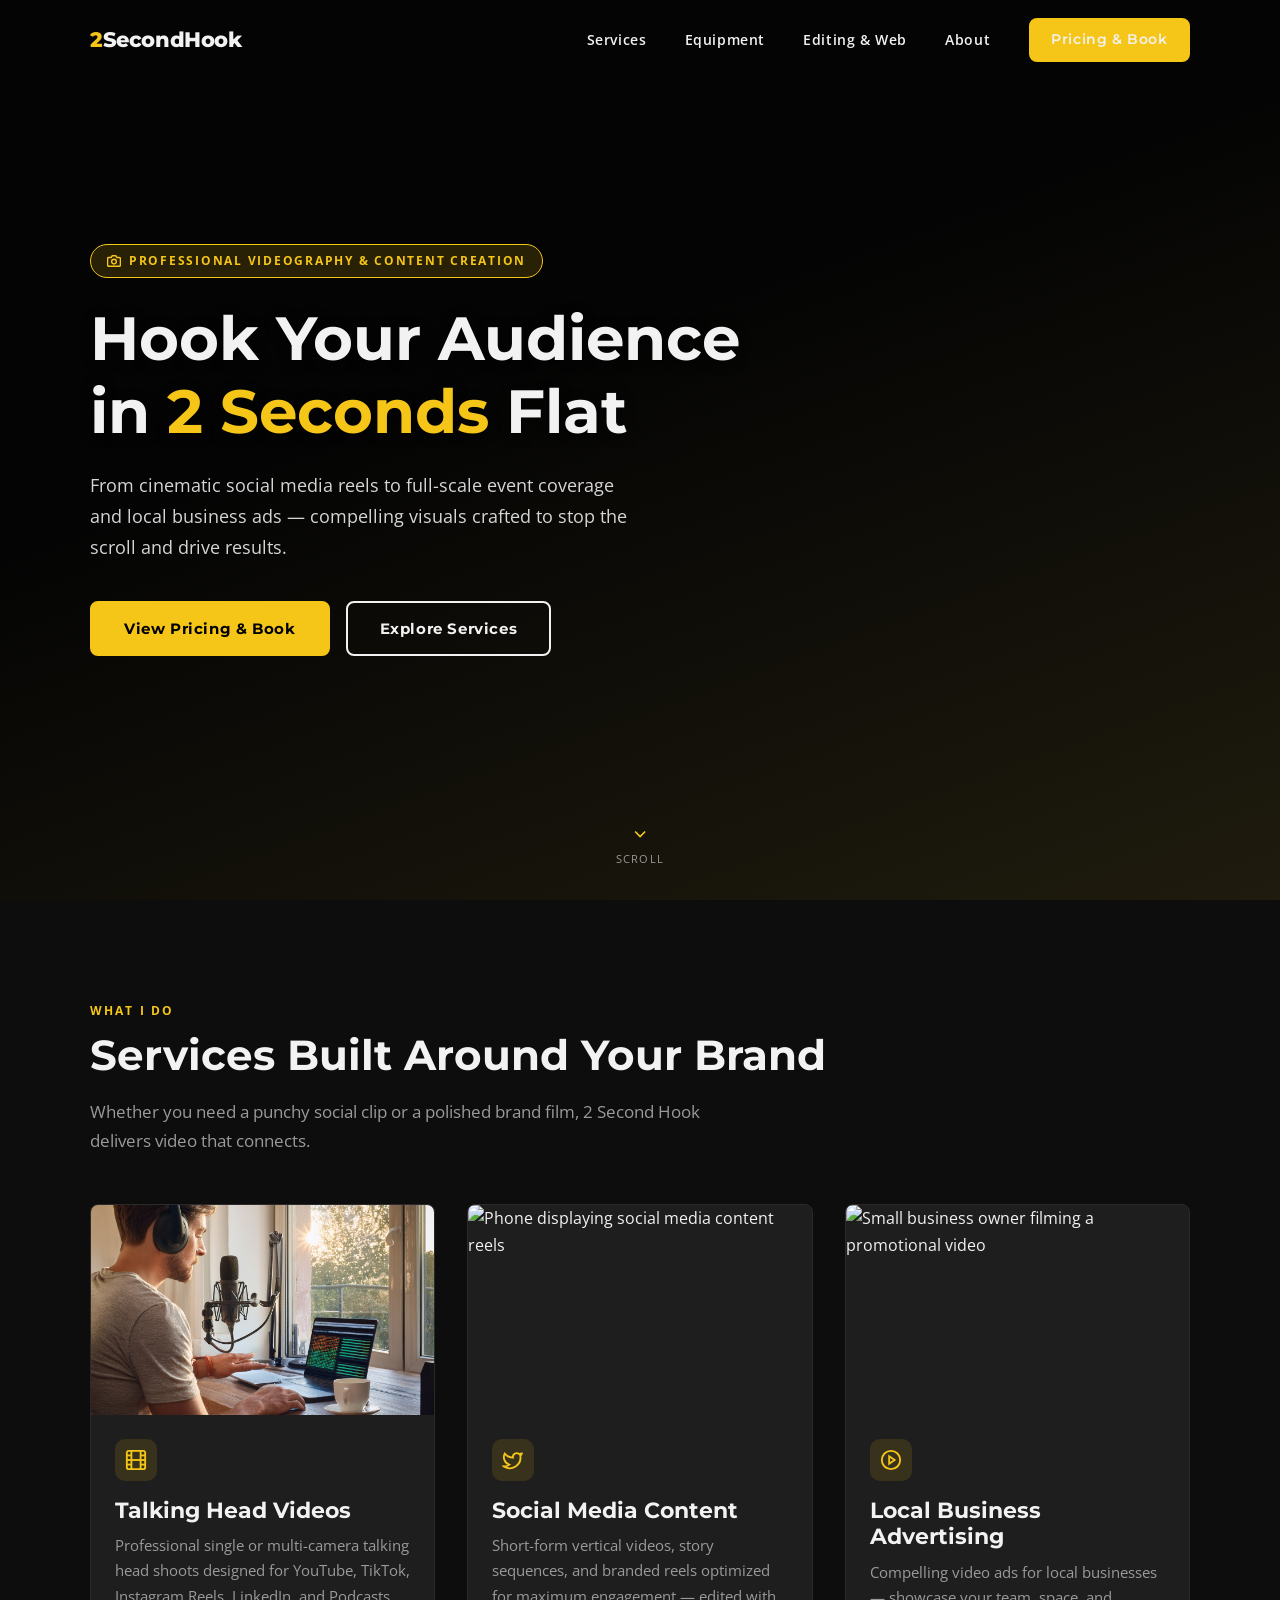
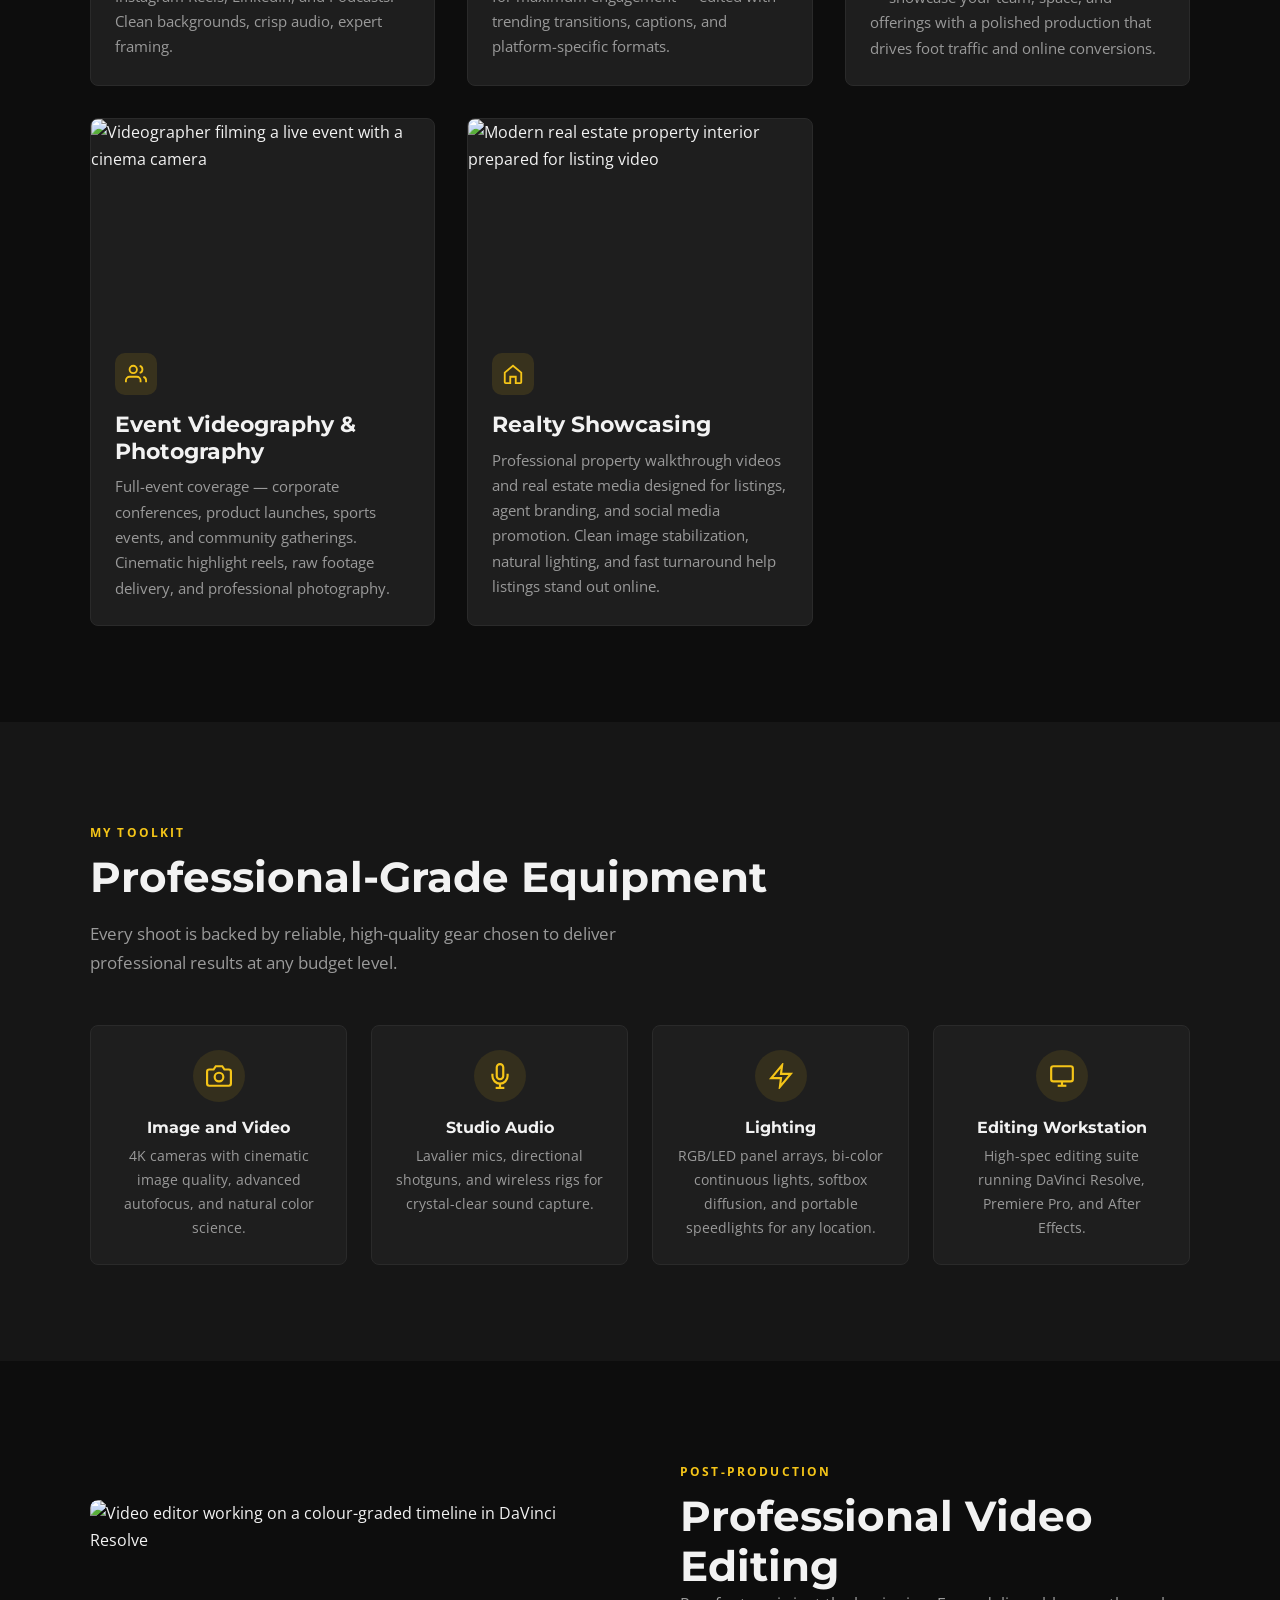
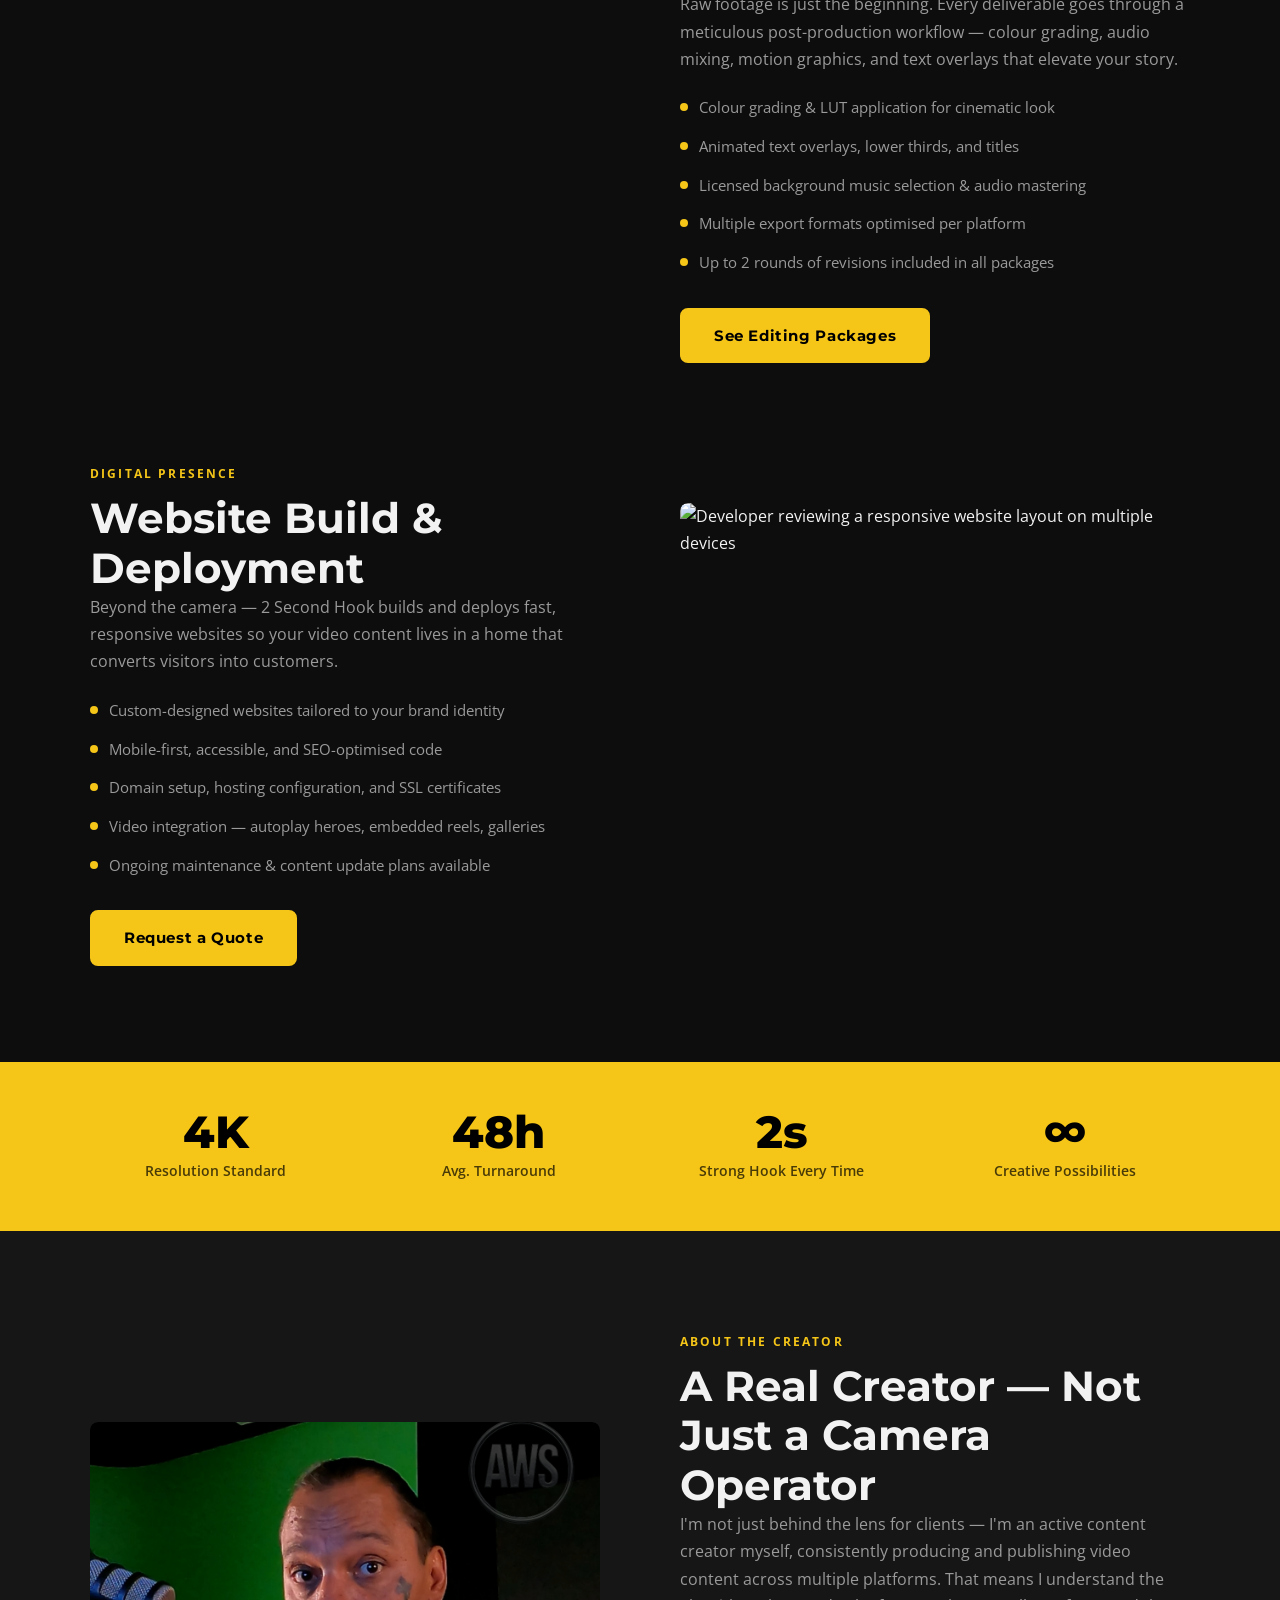
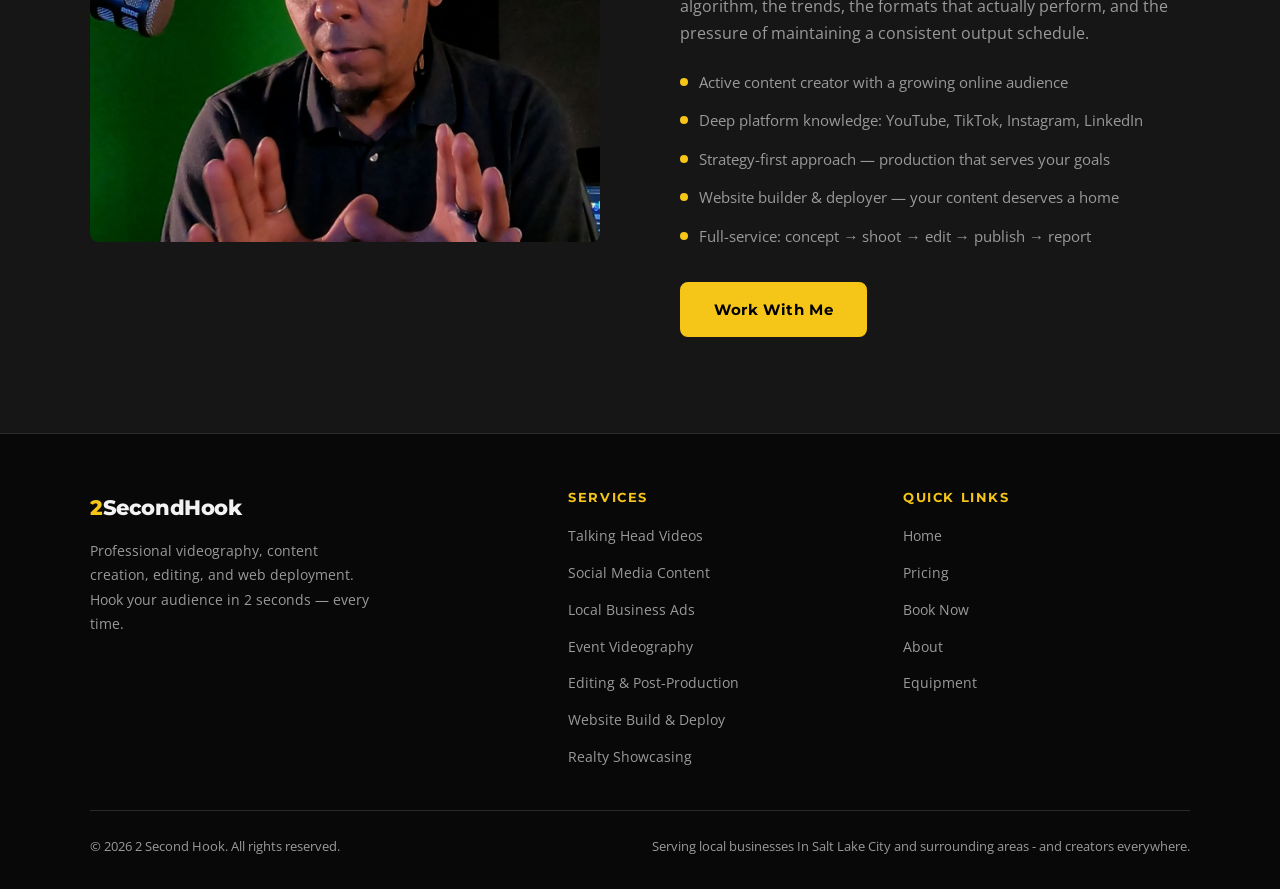
==== index.html @ 91e91e4a "Fix image source filename for Talking Head" ====
<!DOCTYPE html>
<html lang="en">
<head>
  <meta charset="UTF-8" />
  <meta name="viewport" content="width=device-width, initial-scale=1.0" />
  <meta name="description" content="2 Second Hook — Professional videography, content creation, editing, and web deployment services. From talking head videos to event coverage, we hook your audience in the first 2 seconds." />
  <title>2 Second Hook — Videography &amp; Content Creation</title>

  <!-- Google Fonts -->
  <link rel="preconnect" href="https://fonts.googleapis.com" />
  <link rel="preconnect" href="https://fonts.gstatic.com" crossorigin />
  <link href="https://fonts.googleapis.com/css2?family=Montserrat:wght@700;800&family=Open+Sans:wght@400;600&display=swap" rel="stylesheet" />

  <link rel="stylesheet" href="/css/styles.css" />

  <!-- Inline reveal animation style -->
  <style>
    [data-reveal] { opacity: 0; transform: translateY(28px); transition: opacity 0.65s ease, transform 0.65s ease; }
    [data-reveal].is-visible { opacity: 1; transform: none; }
    [data-reveal="left"]  { transform: translateX(-30px); }
    [data-reveal="right"] { transform: translateX(30px); }
    [data-reveal="left"].is-visible,
    [data-reveal="right"].is-visible { transform: none; }
  </style>
</head>
<body>

<!-- ========================================================
     NAVIGATION
======================================================== -->
<nav class="nav" role="navigation" aria-label="Main navigation">
  <div class="container nav__inner">
    <a href="/" class="nav__logo" aria-label="2 Second Hook home">
      2<span>SecondHook</span>
    </a>

    <ul class="nav__links" id="nav-links" role="list">
      <li><a href="/#services">Services</a></li>
      <li><a href="/#equipment">Equipment</a></li>
      <li><a href="/#web">Editing &amp; Web</a></li>
      <li><a href="/#about">About</a></li>
      <li><a href="/pricing/" class="btn btn--primary">Pricing &amp; Book</a></li>
    </ul>

    <button class="nav__toggle" id="nav-toggle" aria-controls="nav-links" aria-expanded="false" aria-label="Toggle menu">
      <span></span><span></span><span></span>
    </button>
  </div>
</nav>

<!-- ========================================================
     HERO — full-viewport with background video
======================================================== -->
<section class="hero" aria-label="Hero">
  <div class="hero__video-wrap" aria-hidden="true">
    <!--
      REPLACE: swap the src below with your actual showreel video file.
      Recommended format: MP4 (H.264), 1920×1080, < 20 MB for fast load.
      Example: <source src="assets/showreel.mp4" type="video/mp4" />
    -->
    <!--
      ACTION REQUIRED: Add your showreel video as assets/hero-showreel.mp4
      See assets/README.md for file requirements and compression tips.
      Until the file is added, the poster image below will be shown instead.
    -->
    <video
      autoplay
      muted
      loop
      playsinline
      preload="metadata"
      poster="https://images.unsplash.com/photo-1574717024653-61fd2cf4d44d?w=1920&q=80"
      aria-hidden="true"
    >
      <source src="/assets/hero-showreel.mp4" type="video/mp4" />
    </video>
  </div>
  <div class="hero__overlay" aria-hidden="true"></div>

  <div class="container">
    <div class="hero__content">
      <span class="hero__badge">
        <!-- camera icon -->
        <svg width="14" height="14" viewBox="0 0 24 24" fill="none" stroke="currentColor" stroke-width="2.5" aria-hidden="true"><path d="M23 19a2 2 0 0 1-2 2H3a2 2 0 0 1-2-2V8a2 2 0 0 1 2-2h4l2-3h6l2 3h4a2 2 0 0 1 2 2z"/><circle cx="12" cy="13" r="4"/></svg>
        Professional Videography &amp; Content Creation
      </span>

      <h1 class="hero__title">
        Hook Your Audience<br />in <em>2 Seconds</em> Flat
      </h1>

      <p class="hero__sub">
        From cinematic social media reels to full-scale event coverage and local business ads — compelling visuals crafted to stop the scroll and drive results.
      </p>

      <div class="hero__actions">
        <a href="/pricing/" class="btn btn--primary">View Pricing &amp; Book</a>
        <a href="/#services" class="btn btn--outline">Explore Services</a>
      </div>
    </div>
  </div>

  <div class="hero__scroll" aria-hidden="true">
    <svg viewBox="0 0 24 24" fill="none" stroke-width="2"><polyline points="6 9 12 15 18 9"/></svg>
    Scroll
  </div>
</section>

<!-- ========================================================
     SERVICES
======================================================== -->
<section class="section" id="services" aria-labelledby="services-heading">
  <div class="container">
    <span class="section__label">What I Do</span>
    <h2 class="section__heading" id="services-heading">Services Built Around Your Brand</h2>
    <p class="section__sub">Whether you need a punchy social clip or a polished brand film, 2 Second Hook delivers video that connects.</p>

    <div class="services__grid">

      <!-- Talking Head / Social Media -->
      <article class="service-card" data-reveal>
        <img
          class="service-card__img"
          src="/images/TalkingHead.png"
          alt="Creator recording a talking head video in a studio setup"
          loading="lazy"
          width="600" height="210"
        />
        <div class="service-card__body">
          <div class="service-card__icon" aria-hidden="true">
            <svg viewBox="0 0 24 24" fill="none" stroke-width="2"><rect x="2" y="2" width="20" height="20" rx="2.18" ry="2.18"/><line x1="7" y1="2" x2="7" y2="22"/><line x1="17" y1="2" x2="17" y2="22"/><line x1="2" y1="12" x2="22" y2="12"/><line x1="2" y1="7" x2="7" y2="7"/><line x1="2" y1="17" x2="7" y2="17"/><line x1="17" y1="17" x2="22" y2="17"/><line x1="17" y1="7" x2="22" y2="7"/></svg>
          </div>
          <h3 class="service-card__title">Talking Head Videos</h3>
          <p class="service-card__text">Professional single or multi-camera talking head shoots designed for YouTube, TikTok, Instagram Reels, LinkedIn, and Podcasts. Clean backgrounds, crisp audio, expert framing.</p>
        </div>
      </article>

      <!-- Social Media Content -->
      <article class="service-card" data-reveal>
        <img
          class="service-card__img"
          src="https://images.unsplash.com/photo-1611162617213-7d7a39e9b1d7?w=600&q=75"
          alt="Phone displaying social media content reels"
          loading="lazy"
          width="600" height="210"
        />
        <div class="service-card__body">
          <div class="service-card__icon" aria-hidden="true">
            <svg viewBox="0 0 24 24" fill="none" stroke-width="2"><path d="M22 4s-.7 2.1-2 3.4c1.6 10-9.4 17.3-18 11.6 2.2.1 4.4-.6 6-2C3 15.5.5 9.6 3 5c2.2 2.7 5.5 4.4 9 4.5-.9-4.2 4-6.5 7-3.8 1.1 0 3-1.2 3-1.7z"/></svg>
          </div>
          <h3 class="service-card__title">Social Media Content</h3>
          <p class="service-card__text">Short-form vertical videos, story sequences, and branded reels optimized for maximum engagement — edited with trending transitions, captions, and platform-specific formats.</p>
        </div>
      </article>

      <!-- Local Business Advertising -->
      <article class="service-card" data-reveal>
        <img
          class="service-card__img"
          src="https://images.unsplash.com/photo-1556742049-0cfed4f6a45d?w=600&q=75"
          alt="Small business owner filming a promotional video"
          loading="lazy"
          width="600" height="210"
        />
        <div class="service-card__body">
          <div class="service-card__icon" aria-hidden="true">
            <svg viewBox="0 0 24 24" fill="none" stroke-width="2"><circle cx="12" cy="12" r="10"/><polygon points="10 8 16 12 10 16 10 8"/></svg>
          </div>
          <h3 class="service-card__title">Local Business Advertising</h3>
          <p class="service-card__text">Compelling video ads for local businesses — showcase your team, space, and offerings with a polished production that drives foot traffic and online conversions.</p>
        </div>
      </article>

      <!-- Event Videography -->
      <article class="service-card" data-reveal>
        <img
          class="service-card__img"
          src="https://images.unsplash.com/photo-1492538368677-f6e0afe31dcc?w=600&q=75"
          alt="Videographer filming a live event with a cinema camera"
          loading="lazy"
          width="600" height="210"
        />
        <div class="service-card__body">
          <div class="service-card__icon" aria-hidden="true">
            <svg viewBox="0 0 24 24" fill="none" stroke-width="2"><path d="M17 21v-2a4 4 0 0 0-4-4H5a4 4 0 0 0-4 4v2"/><circle cx="9" cy="7" r="4"/><path d="M23 21v-2a4 4 0 0 0-3-3.87"/><path d="M16 3.13a4 4 0 0 1 0 7.75"/></svg>
          </div>
          <h3 class="service-card__title">Event Videography &amp; Photography</h3>
          <p class="service-card__text">Full-event coverage — corporate conferences, product launches, sports events, and community gatherings. Cinematic highlight reels, raw footage delivery, and professional photography.</p>
        </div>
      </article>

      <!-- Realty Showcasing -->
<article class="service-card" data-reveal>
  <img
    class="service-card__img"
    src="https://images.unsplash.com/photo-1560518883-ce09059eeffa?w=600&q=75"
    alt="Modern real estate property interior prepared for listing video"
    loading="lazy"
    width="600" height="210"
  />
  <div class="service-card__body">
    <div class="service-card__icon" aria-hidden="true">
      <svg viewBox="0 0 24 24" fill="none" stroke-width="2">
        <path d="M3 10.5 12 3l9 7.5V21a1 1 0 0 1-1 1h-5v-7H9v7H4a1 1 0 0 1-1-1z"/>
      </svg>
    </div>

    <h3 class="service-card__title">Realty Showcasing</h3>

    <p class="service-card__text">
      Professional property walkthrough videos and real estate media designed for listings, agent branding, and social media promotion. Clean image stabilization, natural lighting, and fast turnaround help listings stand out online.
    </p>
  </div>
</article>

    </div><!-- /services__grid -->
  </div>
</section>

<!-- ========================================================
     EQUIPMENT
======================================================== -->
<section class="section section--alt" id="equipment" aria-labelledby="equipment-heading">
  <div class="container">
    <span class="section__label">My Toolkit</span>
    <h2 class="section__heading" id="equipment-heading">Professional-Grade Equipment</h2>
    <p class="section__sub">Every shoot is backed by reliable, high-quality gear chosen to deliver professional results at any budget level.</p>

    <div class="equipment__grid">

      <div class="equip-item" data-reveal>
        <div class="equip-item__icon" aria-hidden="true">
          <svg viewBox="0 0 24 24" fill="none" stroke-width="2"><path d="M23 19a2 2 0 0 1-2 2H3a2 2 0 0 1-2-2V8a2 2 0 0 1 2-2h4l2-3h6l2 3h4a2 2 0 0 1 2 2z"/><circle cx="12" cy="13" r="4"/></svg>
        </div>
        <h3>Image and Video</h3>
        <p>4K cameras with cinematic image quality, advanced autofocus, and natural color science.</p>
      </div>

      <div class="equip-item" data-reveal>
        <div class="equip-item__icon" aria-hidden="true">
          <svg viewBox="0 0 24 24" fill="none" stroke-width="2"><path d="M12 1a3 3 0 0 0-3 3v8a3 3 0 0 0 6 0V4a3 3 0 0 0-3-3z"/><path d="M19 10v2a7 7 0 0 1-14 0v-2"/><line x1="12" y1="19" x2="12" y2="23"/><line x1="8" y1="23" x2="16" y2="23"/></svg>
        </div>
        <h3>Studio Audio</h3>
        <p>Lavalier mics, directional shotguns, and wireless rigs for crystal-clear sound capture.</p>
      </div>

      <div class="equip-item" data-reveal>
        <div class="equip-item__icon" aria-hidden="true">
          <svg viewBox="0 0 24 24" fill="none" stroke-width="2"><polygon points="13 2 3 14 12 14 11 22 21 10 12 10 13 2"/></svg>
        </div>
        <h3>Lighting</h3>
        <p>RGB/LED panel arrays, bi-color continuous lights, softbox diffusion, and portable speedlights for any location.</p>
      </div>

     <!-- <div class="equip-item" data-reveal>
        <div class="equip-item__icon" aria-hidden="true">
          <svg viewBox="0 0 24 24" fill="none" stroke-width="2"><circle cx="12" cy="12" r="10"/><line x1="12" y1="8" x2="12" y2="12"/><line x1="12" y1="16" x2="12.01" y2="16"/></svg>
        </div>
        <h3>Stabilisation</h3>
        <p>3-axis gimbals, fluid-head tripods, and slider rigs for buttery-smooth motion shots.</p>
      </div> -->

      <div class="equip-item" data-reveal>
        <div class="equip-item__icon" aria-hidden="true">
          <svg viewBox="0 0 24 24" fill="none" stroke-width="2"><rect x="2" y="3" width="20" height="14" rx="2"/><line x1="8" y1="21" x2="16" y2="21"/><line x1="12" y1="17" x2="12" y2="21"/></svg>
        </div>
        <h3>Editing Workstation</h3>
        <p>High-spec editing suite running DaVinci Resolve, Premiere Pro, and After Effects.</p>
      </div>

      <!-- <div class="equip-item" data-reveal>
        <div class="equip-item__icon" aria-hidden="true">
          <svg viewBox="0 0 24 24" fill="none" stroke-width="2"><path d="M21 16V8a2 2 0 0 0-1-1.73l-7-4a2 2 0 0 0-2 0l-7 4A2 2 0 0 0 3 8v8a2 2 0 0 0 1 1.73l7 4a2 2 0 0 0 2 0l7-4A2 2 0 0 0 21 16z"/></svg>
        </div>
        <h3>Drone / Aerial</h3>
        <p>FAA-Part 107 compliant drone operations for stunning aerial perspectives.</p>
      </div> -->

    </div><!-- /equipment__grid -->
  </div>
</section>

<!-- ========================================================
     WEB & EDITING FEATURE
======================================================== -->
<section class="section" id="web" aria-labelledby="web-heading">
  <div class="container">

    <!-- Editing Feature -->
    <div class="feature" data-reveal>
      <div class="feature__media">
        <img
          src="https://images.unsplash.com/photo-1574717024653-61fd2cf4d44d?w=800&q=75"
          alt="Video editor working on a colour-graded timeline in DaVinci Resolve"
          loading="lazy"
          width="800" height="420"
        />
      </div>
      <div class="feature__copy">
        <span class="section__label">Post-Production</span>
        <h2 id="web-heading">Professional Video Editing</h2>
        <p style="color:var(--clr-muted);margin-bottom:0.5rem;">
          Raw footage is just the beginning. Every deliverable goes through a meticulous post-production workflow — colour grading, audio mixing, motion graphics, and text overlays that elevate your story.
        </p>
        <ul class="feature__list">
          <li>Colour grading &amp; LUT application for cinematic look</li>
          <li>Animated text overlays, lower thirds, and titles</li>
          <li>Licensed background music selection &amp; audio mastering</li>
          <li>Multiple export formats optimised per platform</li>
          <li>Up to 2 rounds of revisions included in all packages</li>
        </ul>
        <div class="feature__cta">
          <a href="/pricing/" class="btn btn--primary">See Editing Packages</a>
        </div>
      </div>
    </div>

    <div style="height:6rem"></div>

    <!-- Web Deployment Feature -->
    <div class="feature feature--reverse" data-reveal>
      <div class="feature__copy">
        <span class="section__label">Digital Presence</span>
        <h2>Website Build &amp; Deployment</h2>
        <p style="color:var(--clr-muted);margin-bottom:0.5rem;">
          Beyond the camera — 2 Second Hook builds and deploys fast, responsive websites so your video content lives in a home that converts visitors into customers.
        </p>
        <ul class="feature__list">
          <li>Custom-designed websites tailored to your brand identity</li>
          <li>Mobile-first, accessible, and SEO-optimised code</li>
          <li>Domain setup, hosting configuration, and SSL certificates</li>
          <li>Video integration — autoplay heroes, embedded reels, galleries</li>
          <li>Ongoing maintenance &amp; content update plans available</li>
        </ul>
        <div class="feature__cta">
          <a href="/pricing/#contact" class="btn btn--primary">Request a Quote</a>
        </div>
      </div>
      <div class="feature__media">
        <img
          src="https://images.unsplash.com/photo-1547658719-da2b51169166?w=800&q=75"
          alt="Developer reviewing a responsive website layout on multiple devices"
          loading="lazy"
          width="800" height="420"
        />
      </div>
    </div>

  </div>
</section>

<!-- ========================================================
     STATS BANNER
======================================================== -->
<div class="stats" aria-label="Key statistics" role="region">
  <div class="container">
    <div class="stats__grid">
      <div>
        <div class="stat__number">4K</div>
        <div class="stat__label">Resolution Standard</div>
      </div>
      <div>
        <div class="stat__number">48h</div>
        <div class="stat__label">Avg. Turnaround</div>
      </div>
      <div>
        <div class="stat__number">2s</div>
        <div class="stat__label">Strong Hook Every Time</div>
      </div>
      <div>
        <div class="stat__number">∞</div>
        <div class="stat__label">Creative Possibilities</div>
      </div>
    </div>
  </div>
</div>

<!-- ========================================================
     ABOUT — Current Content Creator
======================================================== -->
<section class="section section--alt" id="about" aria-labelledby="about-heading">
  <div class="container">
    <div class="feature" data-reveal>
      <div class="feature__media">
        <img
          src="/images/creator.png"
          alt="Content creator filming behind-the-scenes at a creative shoot"
          loading="lazy"
          width="800" height="420"
        />
      </div>
      <div class="feature__copy">
        <span class="section__label">About the Creator</span>
        <h2 id="about-heading">A Real Creator — Not Just a Camera Operator</h2>
        <p style="color:var(--clr-muted);">
          I'm not just behind the lens for clients — I'm an active content creator myself, consistently producing and publishing video content across multiple platforms. That means I understand the algorithm, the trends, the formats that actually perform, and the pressure of maintaining a consistent output schedule.
        </p>
        <ul class="feature__list">
          <li>Active content creator with a growing online audience</li>
          <li>Deep platform knowledge: YouTube, TikTok, Instagram, LinkedIn</li>
          <li>Strategy-first approach — production that serves your goals</li>
          <li>Website builder &amp; deployer — your content deserves a home</li>
          <li>Full-service: concept → shoot → edit → publish → report</li>
        </ul>
        <div class="feature__cta">
          <a href="/pricing/" class="btn btn--primary">Work With Me</a>
        </div>
      </div>
    </div>
  </div>
</section>

<!-- ========================================================
     FOOTER
======================================================== -->
<footer class="footer" role="contentinfo">
  <div class="container">
    <div class="footer__inner">
      <div class="footer__brand">
        <a href="/" class="nav__logo" aria-label="2 Second Hook home">2<span style="color:var(--clr-white)">SecondHook</span></a>
        <p>Professional videography, content creation, editing, and web deployment. Hook your audience in 2 seconds — every time.</p>
      </div>
      <div class="footer__col">
        <h4>Services</h4>
        <ul>
          <li><a href="/#services">Talking Head Videos</a></li>
          <li><a href="/#services">Social Media Content</a></li>
          <li><a href="/#services">Local Business Ads</a></li>
          <li><a href="/#services">Event Videography</a></li>
          <li><a href="/#web">Editing &amp; Post-Production</a></li>
          <li><a href="/#web">Website Build &amp; Deploy</a></li>
          <li><a href="/#services">Realty Showcasing</a></li>
        </ul>
      </div>
      <div class="footer__col">
        <h4>Quick Links</h4>
        <ul>
          <li><a href="/">Home</a></li>
          <li><a href="/pricing/">Pricing</a></li>
          <li><a href="/pricing/#contact">Book Now</a></li>
          <li><a href="/#about">About</a></li>
          <li><a href="/#equipment">Equipment</a></li>
        </ul>
      </div>
    </div>
    <div class="footer__bottom">
      <span class="footer__copy">&copy; <span id="year"></span> 2 Second Hook. All rights reserved.</span>
      <span class="footer__copy">Serving local businesses In Salt Lake City and surrounding areas - and creators everywhere.</span>
    </div>
  </div>
</footer>

<script src="/js/main.js"></script>
<script>document.getElementById('year').textContent = new Date().getFullYear();</script>
</body>
</html>
---- css/styles.css ----
/* =========================================================
   2secondhook.com — Global Styles
   ========================================================= */

/* ---------- CSS Variables ---------- */
:root {
  --clr-bg:        #0d0d0d;
  --clr-surface:   #161616;
  --clr-surface2:  #1e1e1e;
  --clr-gold:      #f5c518;
  --clr-gold-dark: #c9a010;
  --clr-white:     #f2f2f2;
  --clr-muted:     #9a9a9a;
  --clr-border:    #2a2a2a;

  --font-heading: 'Montserrat', 'Segoe UI', sans-serif;
  --font-body:    'Open Sans', 'Segoe UI', sans-serif;

  --radius: 8px;
  --transition: 0.3s ease;
  --max-w: 1100px;
}

/* ---------- Reset ---------- */
*, *::before, *::after { box-sizing: border-box; margin: 0; padding: 0; }
html { scroll-behavior: smooth; font-size: 16px; }
body {
  background: var(--clr-bg);
  color: var(--clr-white);
  font-family: var(--font-body);
  line-height: 1.7;
  overflow-x: hidden;
}
img { display: block; max-width: 100%; height: auto; }
a { color: inherit; text-decoration: none; }
ul { list-style: none; }

/* ---------- Typography ---------- */
h1, h2, h3, h4 {
  font-family: var(--font-heading);
  line-height: 1.2;
  font-weight: 700;
}
h1 { font-size: clamp(2.2rem, 5vw, 3.8rem); }
h2 { font-size: clamp(1.6rem, 3.5vw, 2.6rem); }
h3 { font-size: clamp(1.1rem, 2vw, 1.4rem); }

/* ---------- Utility ---------- */
.container {
  width: 90%;
  max-width: var(--max-w);
  margin-inline: auto;
}
.section { padding: 96px 0; }
.section--alt { background: var(--clr-surface); }
.section__label {
  display: inline-block;
  font-size: 0.75rem;
  font-weight: 700;
  letter-spacing: 0.18em;
  text-transform: uppercase;
  color: var(--clr-gold);
  margin-bottom: 0.6rem;
}
.section__heading { margin-bottom: 1.1rem; }
.section__sub {
  color: var(--clr-muted);
  max-width: 620px;
  margin-bottom: 3rem;
  font-size: 1.05rem;
}
.btn {
  display: inline-block;
  padding: 0.8rem 2rem;
  border-radius: var(--radius);
  font-family: var(--font-heading);
  font-weight: 700;
  font-size: 0.95rem;
  letter-spacing: 0.04em;
  cursor: pointer;
  border: 2px solid transparent;
  transition: var(--transition);
}
.btn--primary {
  background: var(--clr-gold);
  color: #000;
  border-color: var(--clr-gold);
}
.btn--primary:hover {
  background: var(--clr-gold-dark);
  border-color: var(--clr-gold-dark);
}
.btn--outline {
  background: transparent;
  color: var(--clr-white);
  border-color: var(--clr-white);
}
.btn--outline:hover {
  background: var(--clr-white);
  color: #000;
}

/* ---------- Navigation ---------- */
.nav {
  position: fixed;
  top: 0;
  left: 0;
  right: 0;
  z-index: 1000;
  padding: 1.1rem 0;
  transition: background var(--transition), box-shadow var(--transition);
}
.nav.scrolled {
  background: rgba(10, 10, 10, 0.96);
  box-shadow: 0 2px 20px rgba(0,0,0,0.5);
  backdrop-filter: blur(8px);
}
.nav__inner {
  display: flex;
  align-items: center;
  justify-content: space-between;
}
.nav__logo {
  font-family: var(--font-heading);
  font-size: 1.3rem;
  font-weight: 800;
  color: var(--clr-gold);
  letter-spacing: -0.02em;
}
.nav__logo span { color: var(--clr-white); }
.nav__links {
  display: flex;
  gap: 2.4rem;
  align-items: center;
}
.nav__links a {
  font-size: 0.9rem;
  font-weight: 600;
  letter-spacing: 0.04em;
  color: var(--clr-white);
  transition: color var(--transition);
  position: relative;
}
.nav__links a::after {
  content: '';
  position: absolute;
  bottom: -4px; left: 0;
  width: 0; height: 2px;
  background: var(--clr-gold);
  transition: width var(--transition);
}
.nav__links a:hover { color: var(--clr-gold); }
.nav__links a:hover::after { width: 100%; }
.nav__links .btn { padding: 0.5rem 1.3rem; font-size: 0.88rem; }

/* Hamburger */
.nav__toggle {
  display: none;
  flex-direction: column;
  gap: 5px;
  cursor: pointer;
  background: none;
  border: none;
  padding: 4px;
}
.nav__toggle span {
  display: block;
  width: 26px;
  height: 2px;
  background: var(--clr-white);
  border-radius: 2px;
  transition: var(--transition);
}
.nav__toggle.open span:nth-child(1) { transform: translateY(7px) rotate(45deg); }
.nav__toggle.open span:nth-child(2) { opacity: 0; }
.nav__toggle.open span:nth-child(3) { transform: translateY(-7px) rotate(-45deg); }

/* ---------- Hero ---------- */
.hero {
  position: relative;
  min-height: 100vh;
  display: flex;
  align-items: center;
  overflow: hidden;
}
.hero__video-wrap {
  position: absolute;
  inset: 0;
  z-index: 0;
}
.hero__video-wrap video {
  width: 100%;
  height: 100%;
  object-fit: cover;
  opacity: 0.45;
}
.hero__overlay {
  position: absolute;
  inset: 0;
  background: linear-gradient(160deg, rgba(0,0,0,0.7) 40%, rgba(245,197,24,0.08) 100%);
  z-index: 1;
}
.hero__content {
  position: relative;
  z-index: 2;
  max-width: 700px;
}
.hero__badge {
  display: inline-flex;
  align-items: center;
  gap: 0.5rem;
  background: rgba(245,197,24,0.15);
  border: 1px solid var(--clr-gold);
  color: var(--clr-gold);
  font-size: 0.78rem;
  font-weight: 700;
  letter-spacing: 0.14em;
  text-transform: uppercase;
  padding: 0.35rem 1rem;
  border-radius: 40px;
  margin-bottom: 1.5rem;
}
.hero__title {
  margin-bottom: 1.3rem;
  text-shadow: 0 2px 12px rgba(0,0,0,0.6);
}
.hero__title em {
  font-style: normal;
  color: var(--clr-gold);
}
.hero__sub {
  font-size: 1.15rem;
  color: rgba(242,242,242,0.88);
  margin-bottom: 2.4rem;
  max-width: 560px;
}
.hero__actions { display: flex; gap: 1rem; flex-wrap: wrap; }

/* Scroll cue */
.hero__scroll {
  position: absolute;
  bottom: 2rem;
  left: 50%;
  transform: translateX(-50%);
  z-index: 2;
  display: flex;
  flex-direction: column;
  align-items: center;
  gap: 0.3rem;
  color: var(--clr-muted);
  font-size: 0.7rem;
  letter-spacing: 0.1em;
  text-transform: uppercase;
  animation: bounce 2.4s infinite;
}
.hero__scroll svg { width: 20px; height: 20px; stroke: var(--clr-gold); }
@keyframes bounce {
  0%,100% { transform: translateX(-50%) translateY(0); }
  50%      { transform: translateX(-50%) translateY(8px); }
}

/* ---------- Services Grid ---------- */
.services__grid {
  display: grid;
  grid-template-columns: repeat(auto-fit, minmax(280px, 1fr));
  gap: 2rem;
}
.service-card {
  background: var(--clr-surface2);
  border: 1px solid var(--clr-border);
  border-radius: var(--radius);
  overflow: hidden;
  transition: transform var(--transition), box-shadow var(--transition);
}
.service-card:hover {
  transform: translateY(-6px);
  box-shadow: 0 16px 40px rgba(0,0,0,0.5);
}
.service-card__img {
  width: 100%;
  height: 210px;
  object-fit: cover;
}
.service-card__body { padding: 1.5rem; }
.service-card__icon {
  width: 42px;
  height: 42px;
  background: rgba(245,197,24,0.12);
  border-radius: 10px;
  display: flex;
  align-items: center;
  justify-content: center;
  margin-bottom: 1rem;
}
.service-card__icon svg { width: 22px; height: 22px; stroke: var(--clr-gold); }
.service-card__title { margin-bottom: 0.6rem; color: var(--clr-white); }
.service-card__text { color: var(--clr-muted); font-size: 0.93rem; }

/* ---------- Feature / About ---------- */
.feature {
  display: grid;
  grid-template-columns: 1fr 1fr;
  gap: 5rem;
  align-items: center;
}
.feature--reverse .feature__media { order: 2; }
.feature--reverse .feature__copy  { order: 1; }
.feature__media {
  position: relative;
  border-radius: var(--radius);
  overflow: hidden;
}
.feature__media img {
  width: 100%;
  height: 420px;
  object-fit: cover;
  border-radius: var(--radius);
}
.feature__media::before {
  content: '';
  position: absolute;
  inset: -12px -12px auto auto;
  width: 120px;
  height: 120px;
  border-top: 3px solid var(--clr-gold);
  border-right: 3px solid var(--clr-gold);
  border-radius: 0 var(--radius) 0 0;
  z-index: 1;
}
.feature__list { margin-top: 1.4rem; display: flex; flex-direction: column; gap: 0.8rem; }
.feature__list li {
  display: flex;
  align-items: flex-start;
  gap: 0.7rem;
  color: var(--clr-muted);
  font-size: 0.95rem;
}
.feature__list li::before {
  content: '';
  flex-shrink: 0;
  margin-top: 0.5rem;
  width: 8px;
  height: 8px;
  border-radius: 50%;
  background: var(--clr-gold);
}
.feature__cta { margin-top: 2rem; }

/* ---------- Equipment Section ---------- */
.equipment__grid {
  display: grid;
  grid-template-columns: repeat(auto-fit, minmax(220px, 1fr));
  gap: 1.5rem;
  margin-top: 1rem;
}
.equip-item {
  background: var(--clr-surface2);
  border: 1px solid var(--clr-border);
  border-radius: var(--radius);
  padding: 1.5rem;
  text-align: center;
  transition: border-color var(--transition);
}
.equip-item:hover { border-color: var(--clr-gold); }
.equip-item__icon {
  margin: 0 auto 1rem;
  width: 52px;
  height: 52px;
  border-radius: 50%;
  background: rgba(245,197,24,0.1);
  display: flex;
  align-items: center;
  justify-content: center;
}
.equip-item__icon svg { width: 26px; height: 26px; stroke: var(--clr-gold); }
.equip-item h3 { margin-bottom: 0.4rem; font-size: 1rem; }
.equip-item p { color: var(--clr-muted); font-size: 0.88rem; }

/* ---------- Stats Banner ---------- */
.stats {
  background: var(--clr-gold);
  padding: 3rem 0;
}
.stats__grid {
  display: grid;
  grid-template-columns: repeat(auto-fit, minmax(160px, 1fr));
  gap: 2rem;
  text-align: center;
}
.stat__number {
  font-family: var(--font-heading);
  font-size: 2.8rem;
  font-weight: 800;
  color: #000;
  line-height: 1;
}
.stat__label {
  font-size: 0.85rem;
  font-weight: 600;
  color: rgba(0,0,0,0.7);
  margin-top: 0.3rem;
}

/* ---------- Pricing Page: Hero ---------- */
.pricing-hero {
  padding: 160px 0 80px;
  text-align: center;
  background: radial-gradient(ellipse at 50% 0%, rgba(245,197,24,0.08) 0%, transparent 70%);
}
.pricing-hero h1 { margin-bottom: 1rem; }
.pricing-hero p { color: var(--clr-muted); font-size: 1.05rem; max-width: 560px; margin: 0 auto; }

/* ---------- Pricing Tiers ---------- */
.pricing__grid {
  display: grid;
  grid-template-columns: repeat(auto-fit, minmax(280px, 1fr));
  gap: 1.8rem;
  align-items: start;
}
.pricing-card {
  background: var(--clr-surface);
  border: 1px solid var(--clr-border);
  border-radius: var(--radius);
  padding: 2.2rem;
  position: relative;
  transition: transform var(--transition), box-shadow var(--transition);
}
.pricing-card:hover {
  transform: translateY(-6px);
  box-shadow: 0 20px 50px rgba(0,0,0,0.45);
}
.pricing-card--featured {
  border-color: var(--clr-gold);
  background: var(--clr-surface2);
}
.pricing-card__badge {
  position: absolute;
  top: -14px;
  left: 50%;
  transform: translateX(-50%);
  background: var(--clr-gold);
  color: #000;
  font-size: 0.7rem;
  font-weight: 800;
  letter-spacing: 0.12em;
  text-transform: uppercase;
  padding: 0.3rem 1rem;
  border-radius: 20px;
}
.pricing-card__tier {
  font-size: 0.75rem;
  font-weight: 700;
  letter-spacing: 0.15em;
  text-transform: uppercase;
  color: var(--clr-gold);
  margin-bottom: 0.5rem;
}
.pricing-card__name { margin-bottom: 0.8rem; font-size: 1.35rem; }
.pricing-card__price {
  margin-bottom: 0.3rem;
  font-family: var(--font-heading);
}
.pricing-card__price .amount {
  font-size: 2.6rem;
  font-weight: 800;
  color: var(--clr-gold);
}
.pricing-card__price .period {
  font-size: 0.85rem;
  color: var(--clr-muted);
  margin-left: 0.2rem;
}
.pricing-card__desc {
  color: var(--clr-muted);
  font-size: 0.9rem;
  margin-bottom: 1.6rem;
  padding-bottom: 1.6rem;
  border-bottom: 1px solid var(--clr-border);
}
.pricing-card__features { display: flex; flex-direction: column; gap: 0.7rem; margin-bottom: 2rem; }
.pricing-card__features li {
  display: flex;
  align-items: flex-start;
  gap: 0.7rem;
  font-size: 0.92rem;
  color: var(--clr-muted);
}
.pricing-card__features li svg {
  flex-shrink: 0;
  margin-top: 2px;
  width: 16px;
  height: 16px;
  stroke: var(--clr-gold);
}
.pricing-card .btn { width: 100%; text-align: center; }

/* ---------- Retainer / Scheduled ---------- */
.retainer__grid {
  display: grid;
  grid-template-columns: repeat(auto-fit, minmax(260px, 1fr));
  gap: 1.5rem;
}
.retainer-card {
  background: var(--clr-surface2);
  border: 1px solid var(--clr-border);
  border-radius: var(--radius);
  padding: 2rem;
  transition: border-color var(--transition);
}
.retainer-card:hover { border-color: var(--clr-gold); }
.retainer-card__freq {
  font-size: 0.75rem;
  font-weight: 700;
  letter-spacing: 0.14em;
  text-transform: uppercase;
  color: var(--clr-gold);
  margin-bottom: 0.4rem;
}
.retainer-card h3 { margin-bottom: 0.5rem; }
.retainer-card__price {
  font-family: var(--font-heading);
  font-size: 1.9rem;
  font-weight: 800;
  color: var(--clr-gold);
  margin-bottom: 0.8rem;
}
.retainer-card p { color: var(--clr-muted); font-size: 0.9rem; }

/* ---------- Contact Form ---------- */
.contact {
  background: var(--clr-surface);
}
.contact__inner {
  display: grid;
  grid-template-columns: 1fr 1.5fr;
  gap: 5rem;
  align-items: start;
}
.contact__info h2 { margin-bottom: 1rem; }
.contact__info p { color: var(--clr-muted); margin-bottom: 2rem; }
.contact__detail {
  display: flex;
  flex-direction: column;
  gap: 1.2rem;
}
.contact__detail-item {
  display: flex;
  align-items: center;
  gap: 0.9rem;
  color: var(--clr-muted);
  font-size: 0.93rem;
}
.contact__detail-item svg { width: 20px; height: 20px; stroke: var(--clr-gold); flex-shrink: 0; }

.form { display: flex; flex-direction: column; gap: 1.2rem; }
.form__row { display: grid; grid-template-columns: 1fr 1fr; gap: 1.2rem; }
.form__group { display: flex; flex-direction: column; gap: 0.4rem; }
.form__label {
  font-size: 0.82rem;
  font-weight: 600;
  letter-spacing: 0.06em;
  text-transform: uppercase;
  color: var(--clr-muted);
}
.form__input,
.form__select,
.form__textarea {
  background: var(--clr-surface2);
  border: 1px solid var(--clr-border);
  border-radius: var(--radius);
  color: var(--clr-white);
  font-family: var(--font-body);
  font-size: 0.95rem;
  padding: 0.8rem 1rem;
  transition: border-color var(--transition);
  width: 100%;
}
.form__input::placeholder,
.form__textarea::placeholder { color: #555; }
.form__input:focus,
.form__select:focus,
.form__textarea:focus {
  outline: none;
  border-color: var(--clr-gold);
}
.form__textarea { resize: vertical; min-height: 130px; }
.form__select { appearance: none; cursor: pointer; }
.form__submit { margin-top: 0.5rem; }
.form__submit .btn { width: 100%; justify-content: center; display: flex; gap: 0.5rem; }
.form__note {
  text-align: center;
  font-size: 0.8rem;
  color: var(--clr-muted);
  margin-top: 0.5rem;
}
/* Success message */
.form__success {
  display: none;
  background: rgba(245,197,24,0.1);
  border: 1px solid var(--clr-gold);
  border-radius: var(--radius);
  padding: 1.5rem;
  text-align: center;
  color: var(--clr-gold);
  font-weight: 600;
}

/* ---------- Footer ---------- */
.footer {
  background: #080808;
  padding: 3.5rem 0 2rem;
  border-top: 1px solid var(--clr-border);
}
.footer__inner {
  display: grid;
  grid-template-columns: 1.5fr 1fr 1fr;
  gap: 3rem;
  margin-bottom: 2.5rem;
}
.footer__brand p {
  color: var(--clr-muted);
  font-size: 0.9rem;
  margin-top: 0.8rem;
  max-width: 280px;
}
.footer__col h4 {
  font-size: 0.82rem;
  font-weight: 700;
  letter-spacing: 0.12em;
  text-transform: uppercase;
  color: var(--clr-gold);
  margin-bottom: 1rem;
}
.footer__col ul { display: flex; flex-direction: column; gap: 0.6rem; }
.footer__col ul li a {
  color: var(--clr-muted);
  font-size: 0.9rem;
  transition: color var(--transition);
}
.footer__col ul li a:hover { color: var(--clr-white); }
.footer__bottom {
  border-top: 1px solid var(--clr-border);
  padding-top: 1.5rem;
  display: flex;
  align-items: center;
  justify-content: space-between;
  flex-wrap: wrap;
  gap: 0.8rem;
}
.footer__copy { color: var(--clr-muted); font-size: 0.82rem; }

/* ---------- Responsive ---------- */
@media (max-width: 900px) {
  .feature { grid-template-columns: 1fr; gap: 2.5rem; }
  .feature--reverse .feature__media,
  .feature--reverse .feature__copy { order: unset; }
  .contact__inner { grid-template-columns: 1fr; gap: 3rem; }
  .footer__inner { grid-template-columns: 1fr 1fr; }
  .form__row { grid-template-columns: 1fr; }
}

@media (max-width: 680px) {
  .nav__links {
    display: none;
    position: fixed;
    top: 64px;
    left: 0;
    right: 0;
    background: rgba(10,10,10,0.97);
    flex-direction: column;
    gap: 0;
    padding: 1rem 0 2rem;
    border-bottom: 1px solid var(--clr-border);
  }
  .nav__links.open { display: flex; }
  .nav__links a {
    padding: 0.85rem 1.5rem;
    width: 100%;
    font-size: 1rem;
  }
  .nav__links a::after { display: none; }
  .nav__toggle { display: flex; }
  .footer__inner { grid-template-columns: 1fr; }
  .hero__actions { flex-direction: column; }
  .hero__actions .btn { width: 100%; text-align: center; }
}
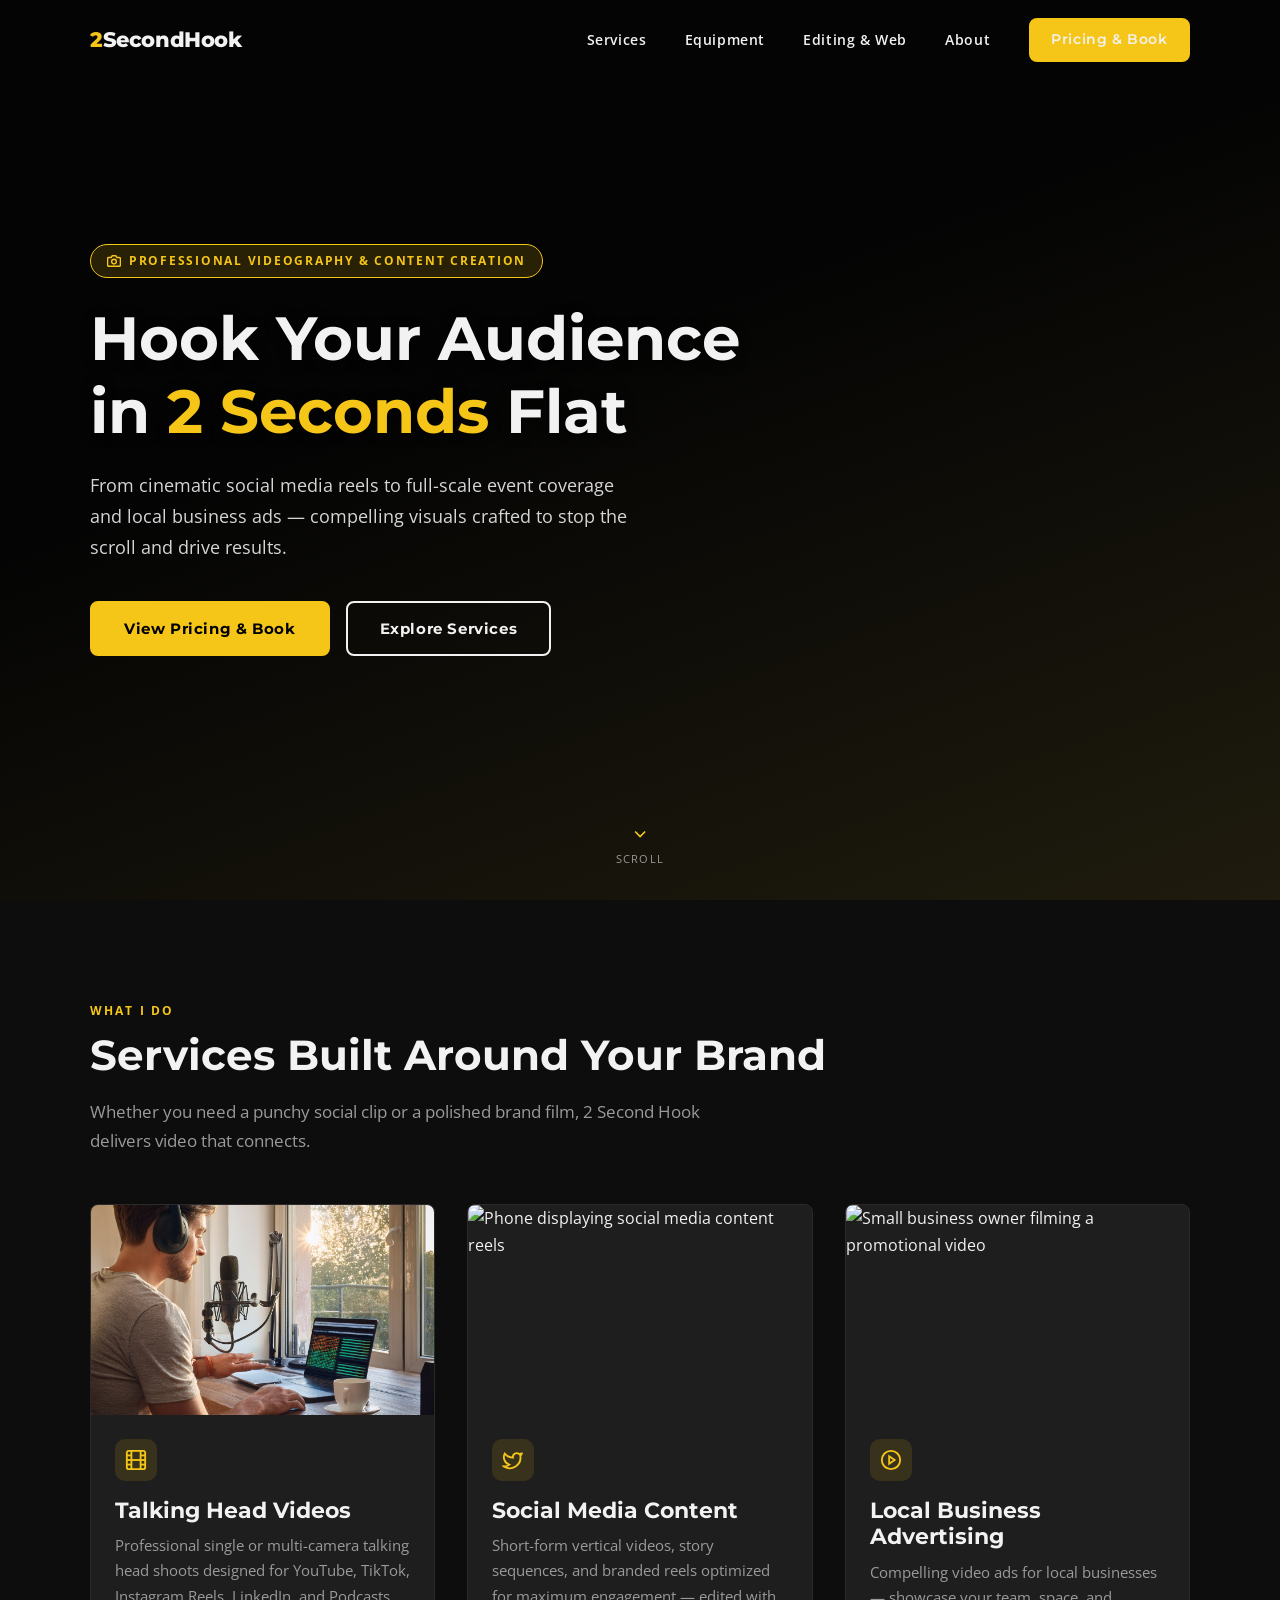
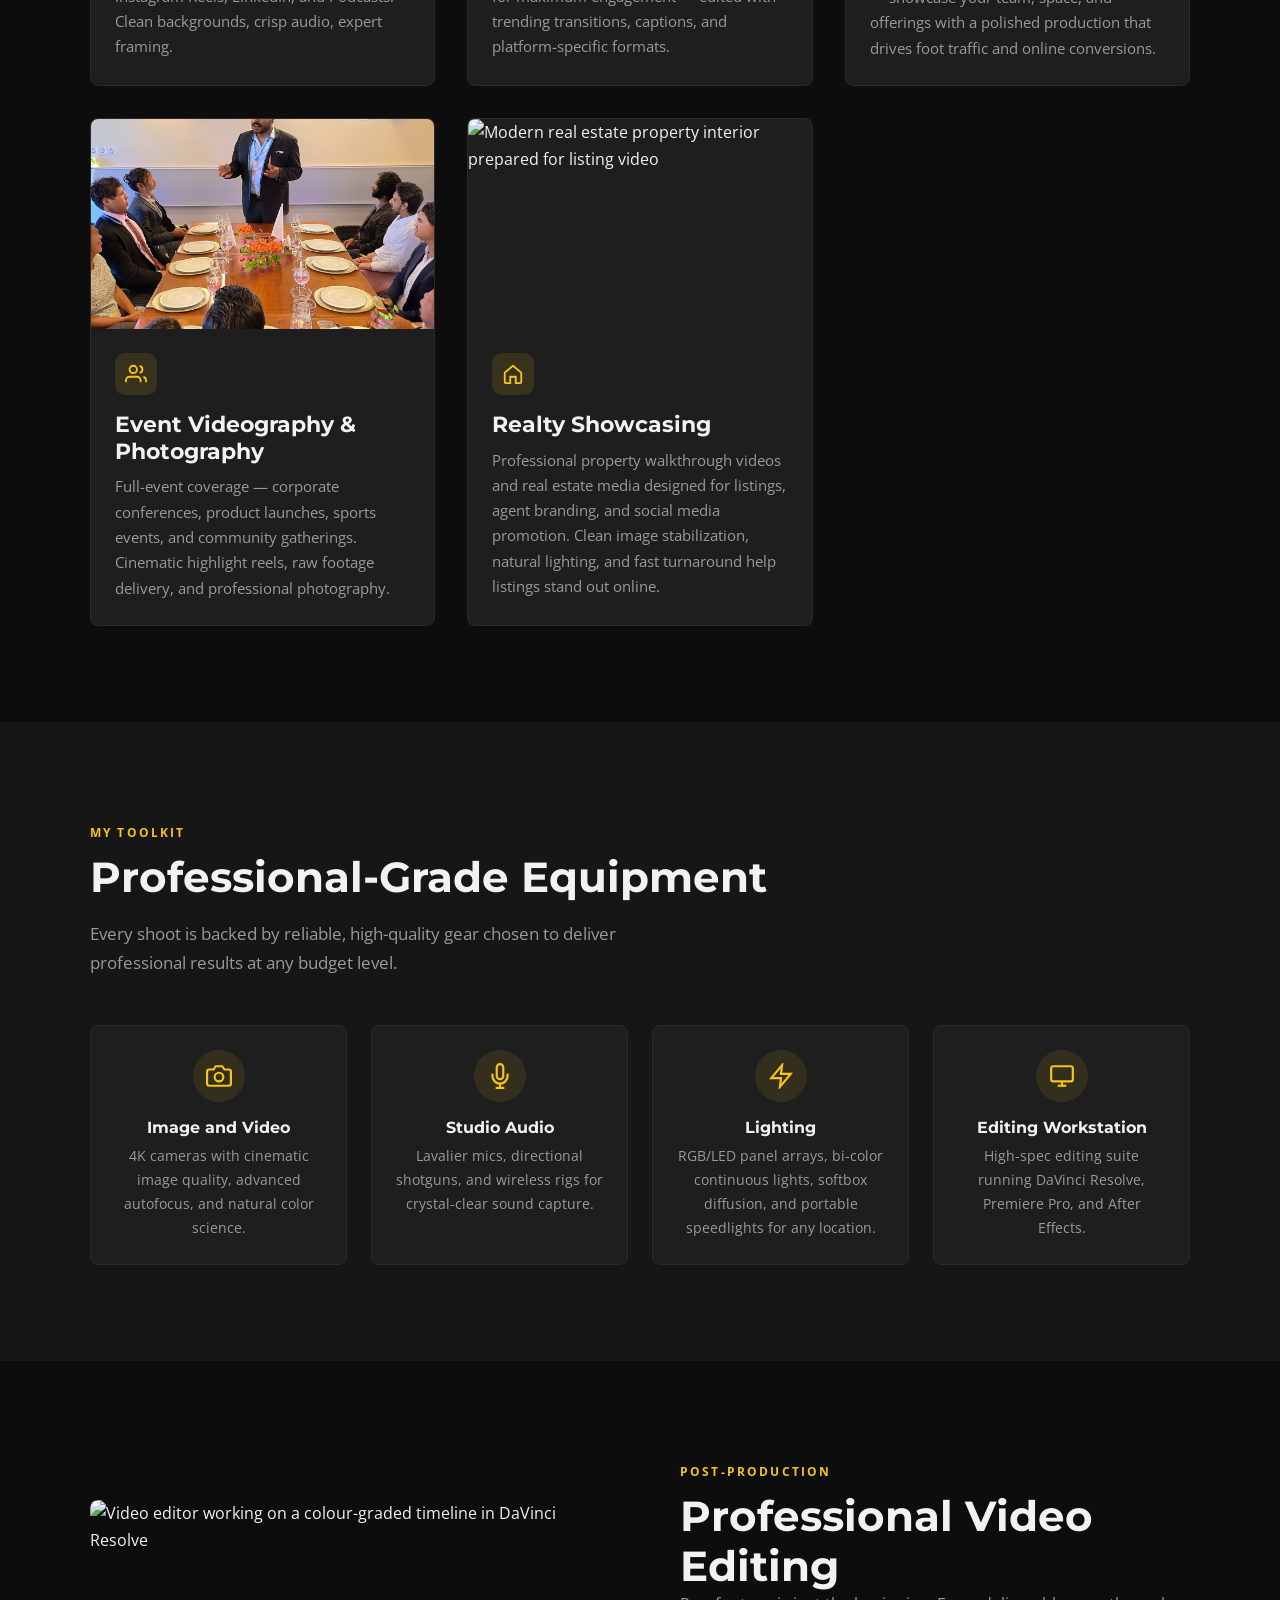
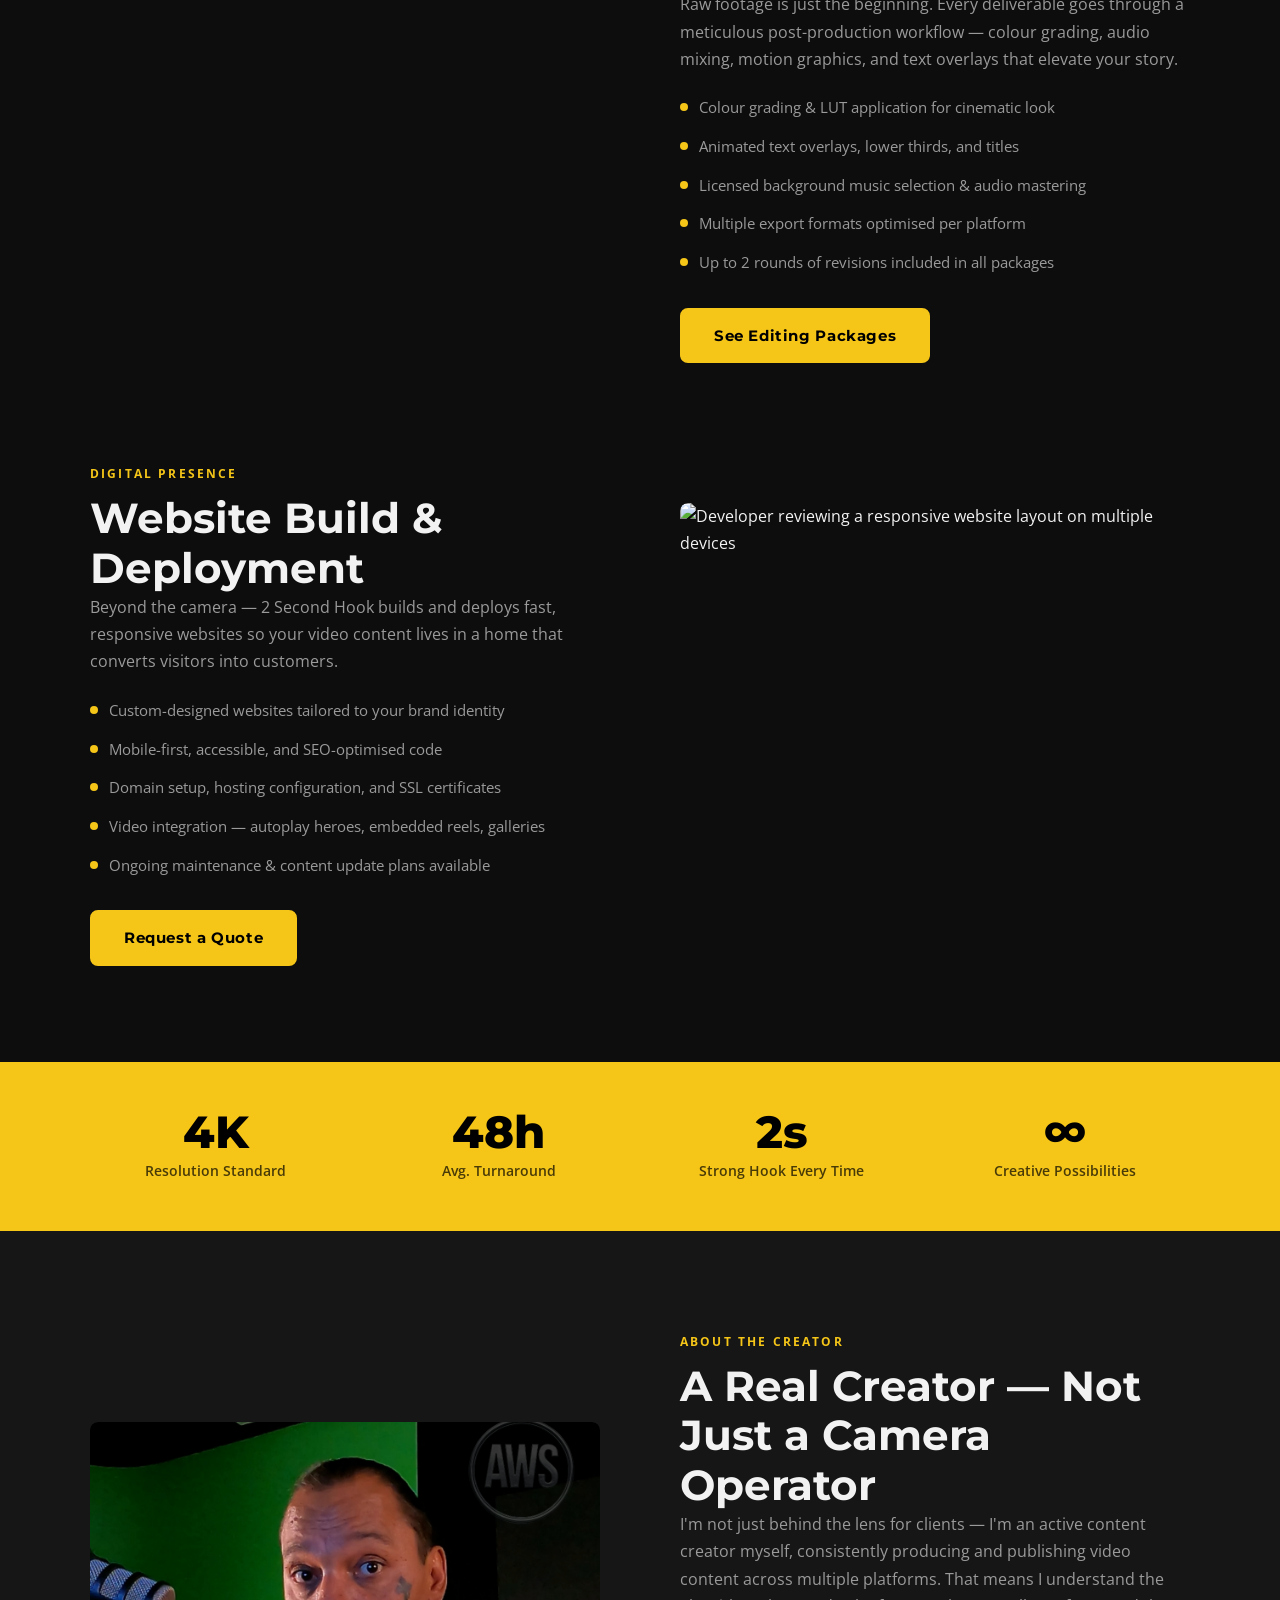
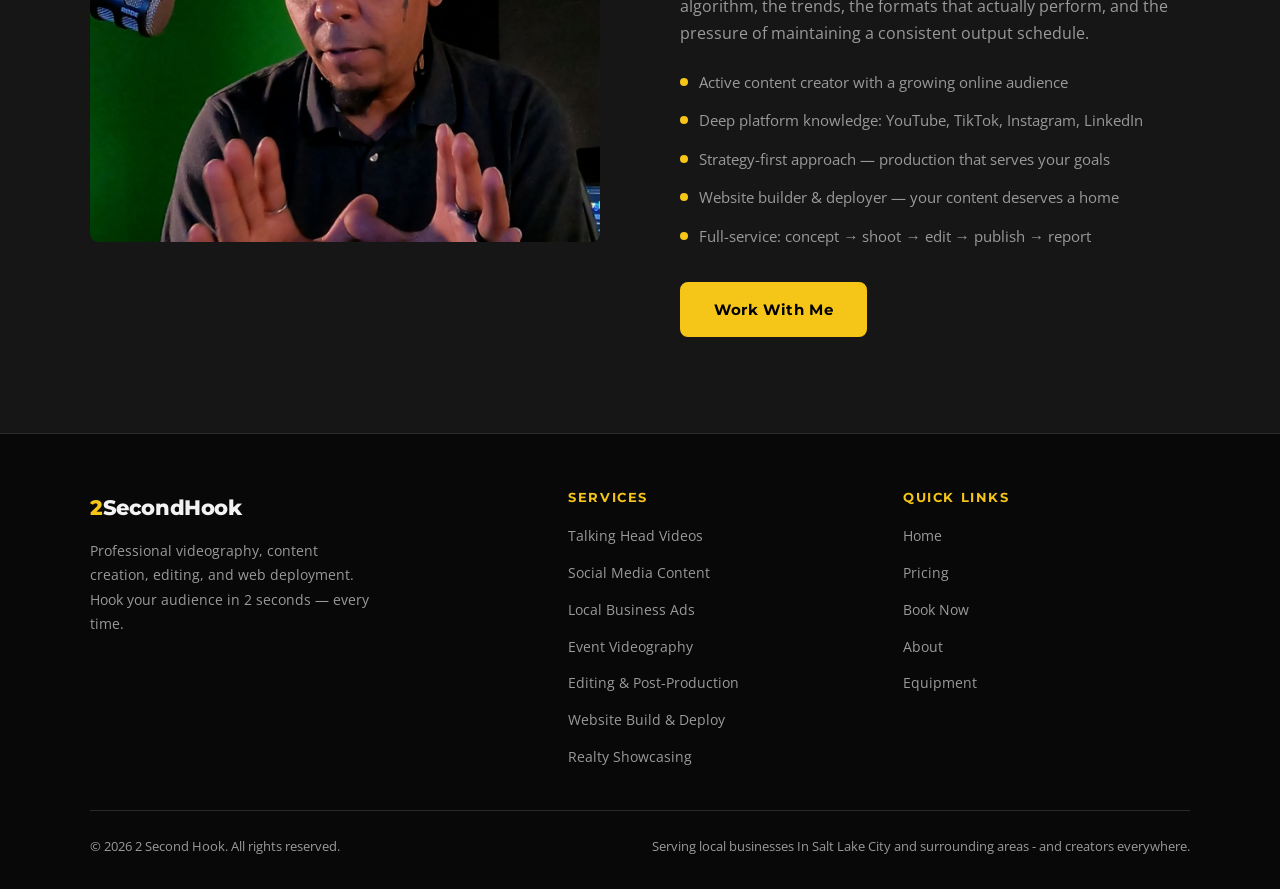
==== commit 6076e838: "Update event image source in index.html" ====
--- a/index.html
+++ b/index.html
@@ -175,7 +175,7 @@
       <article class="service-card" data-reveal>
         <img
           class="service-card__img"
-          src="https://images.unsplash.com/photo-1492538368677-f6e0afe31dcc?w=600&q=75"
+          src="/images/event.png"
           alt="Videographer filming a live event with a cinema camera"
           loading="lazy"
           width="600" height="210"
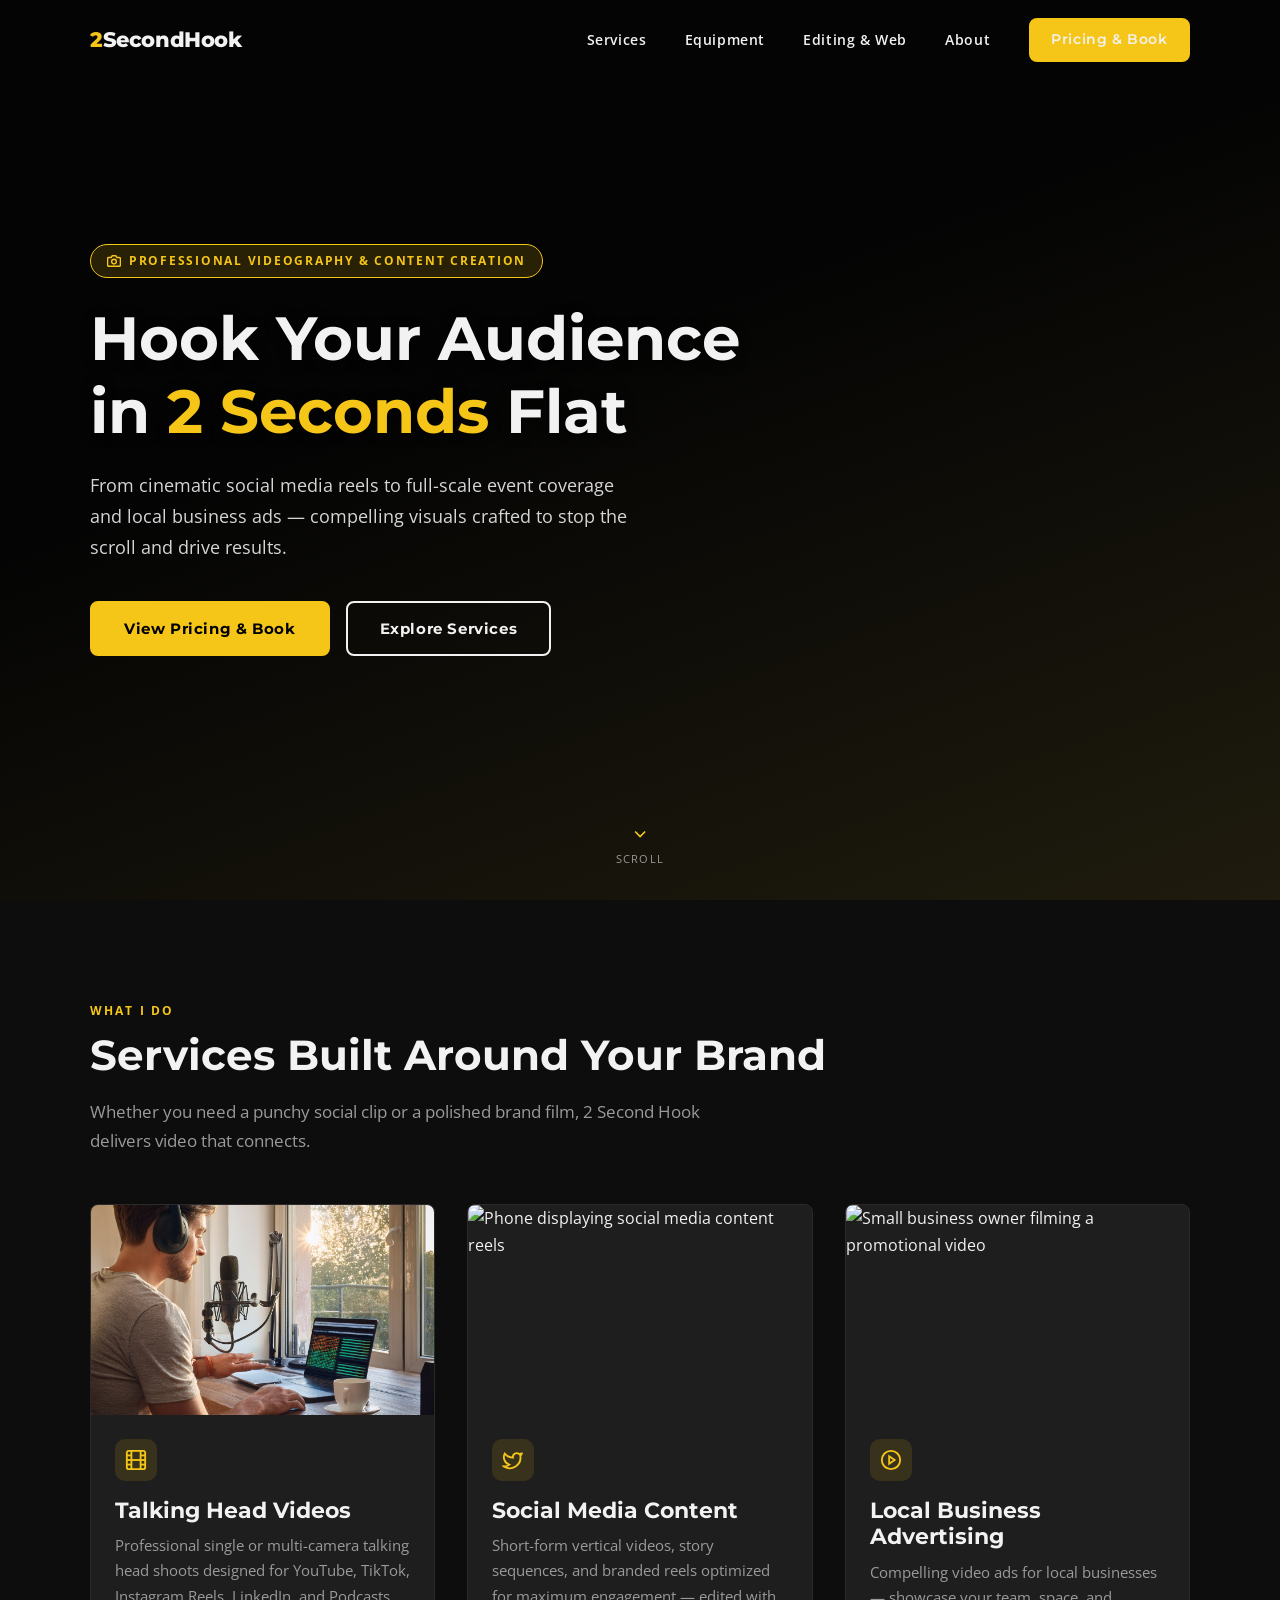
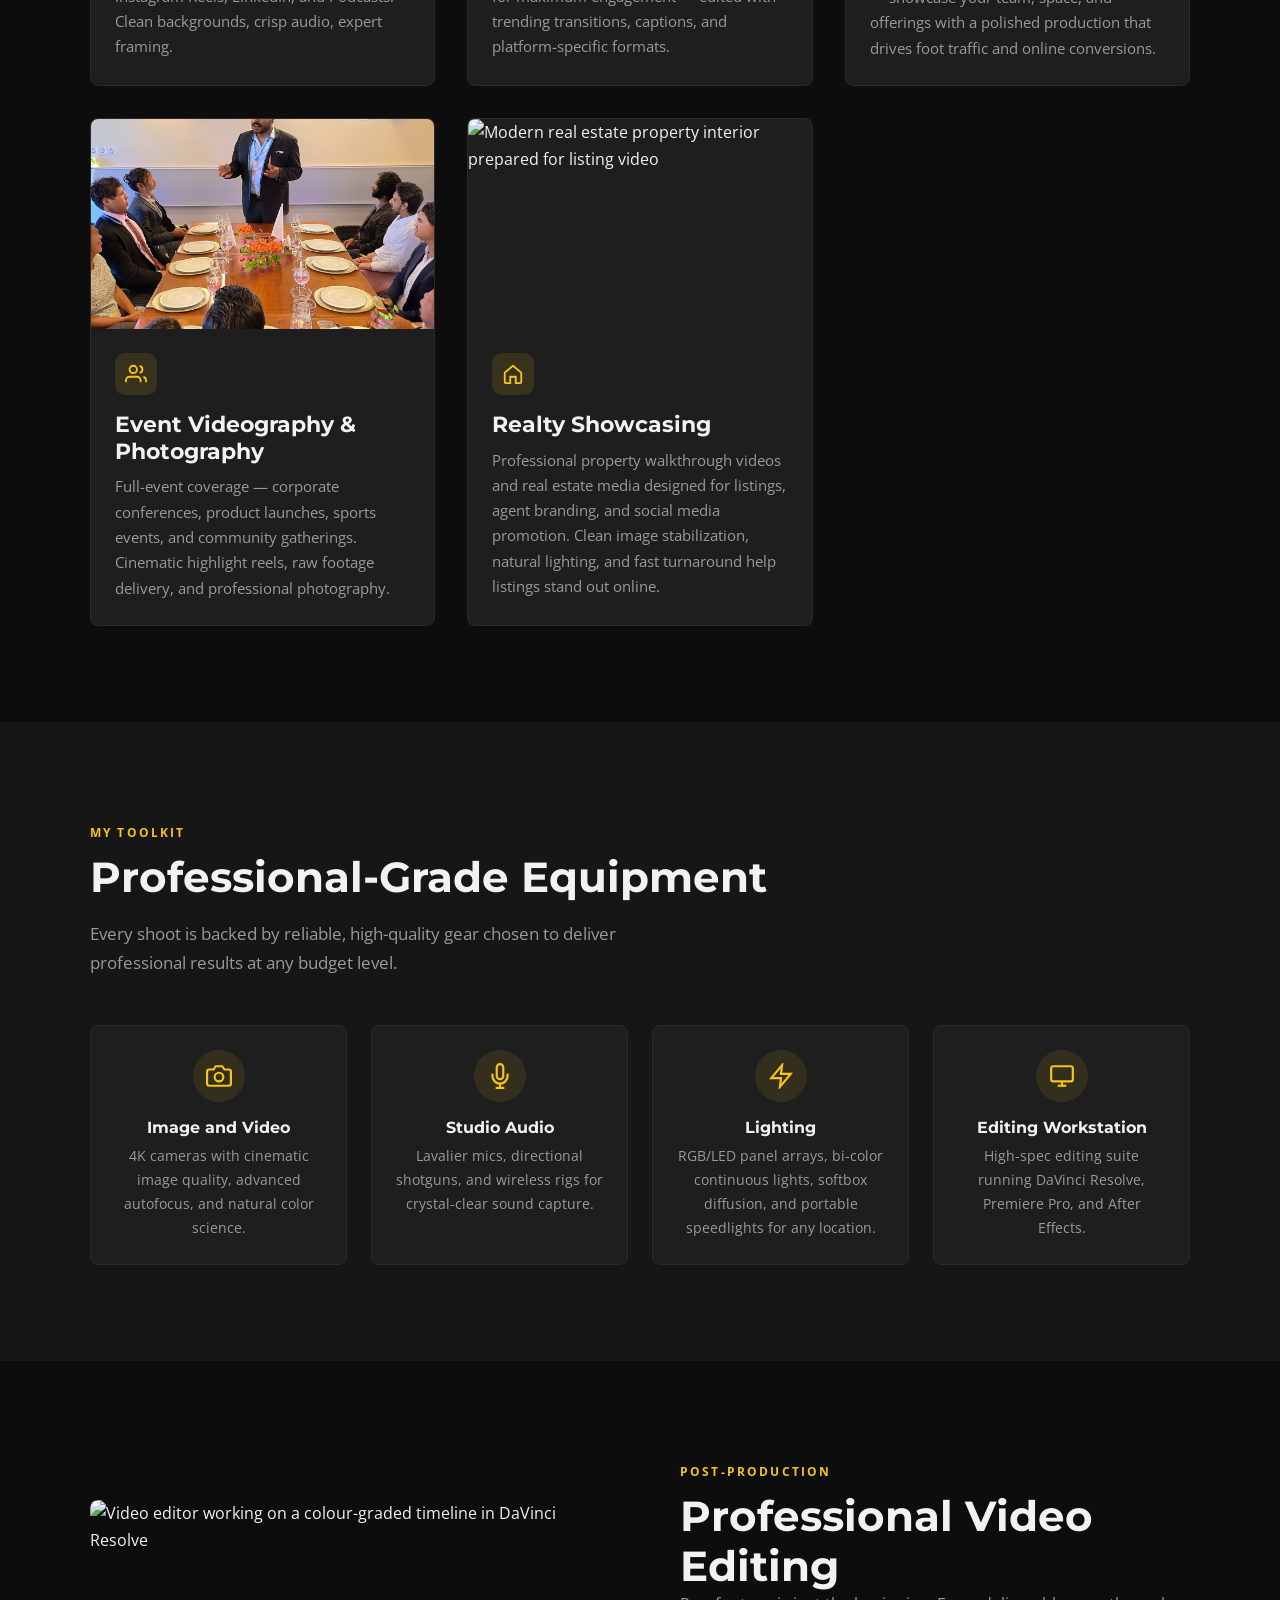
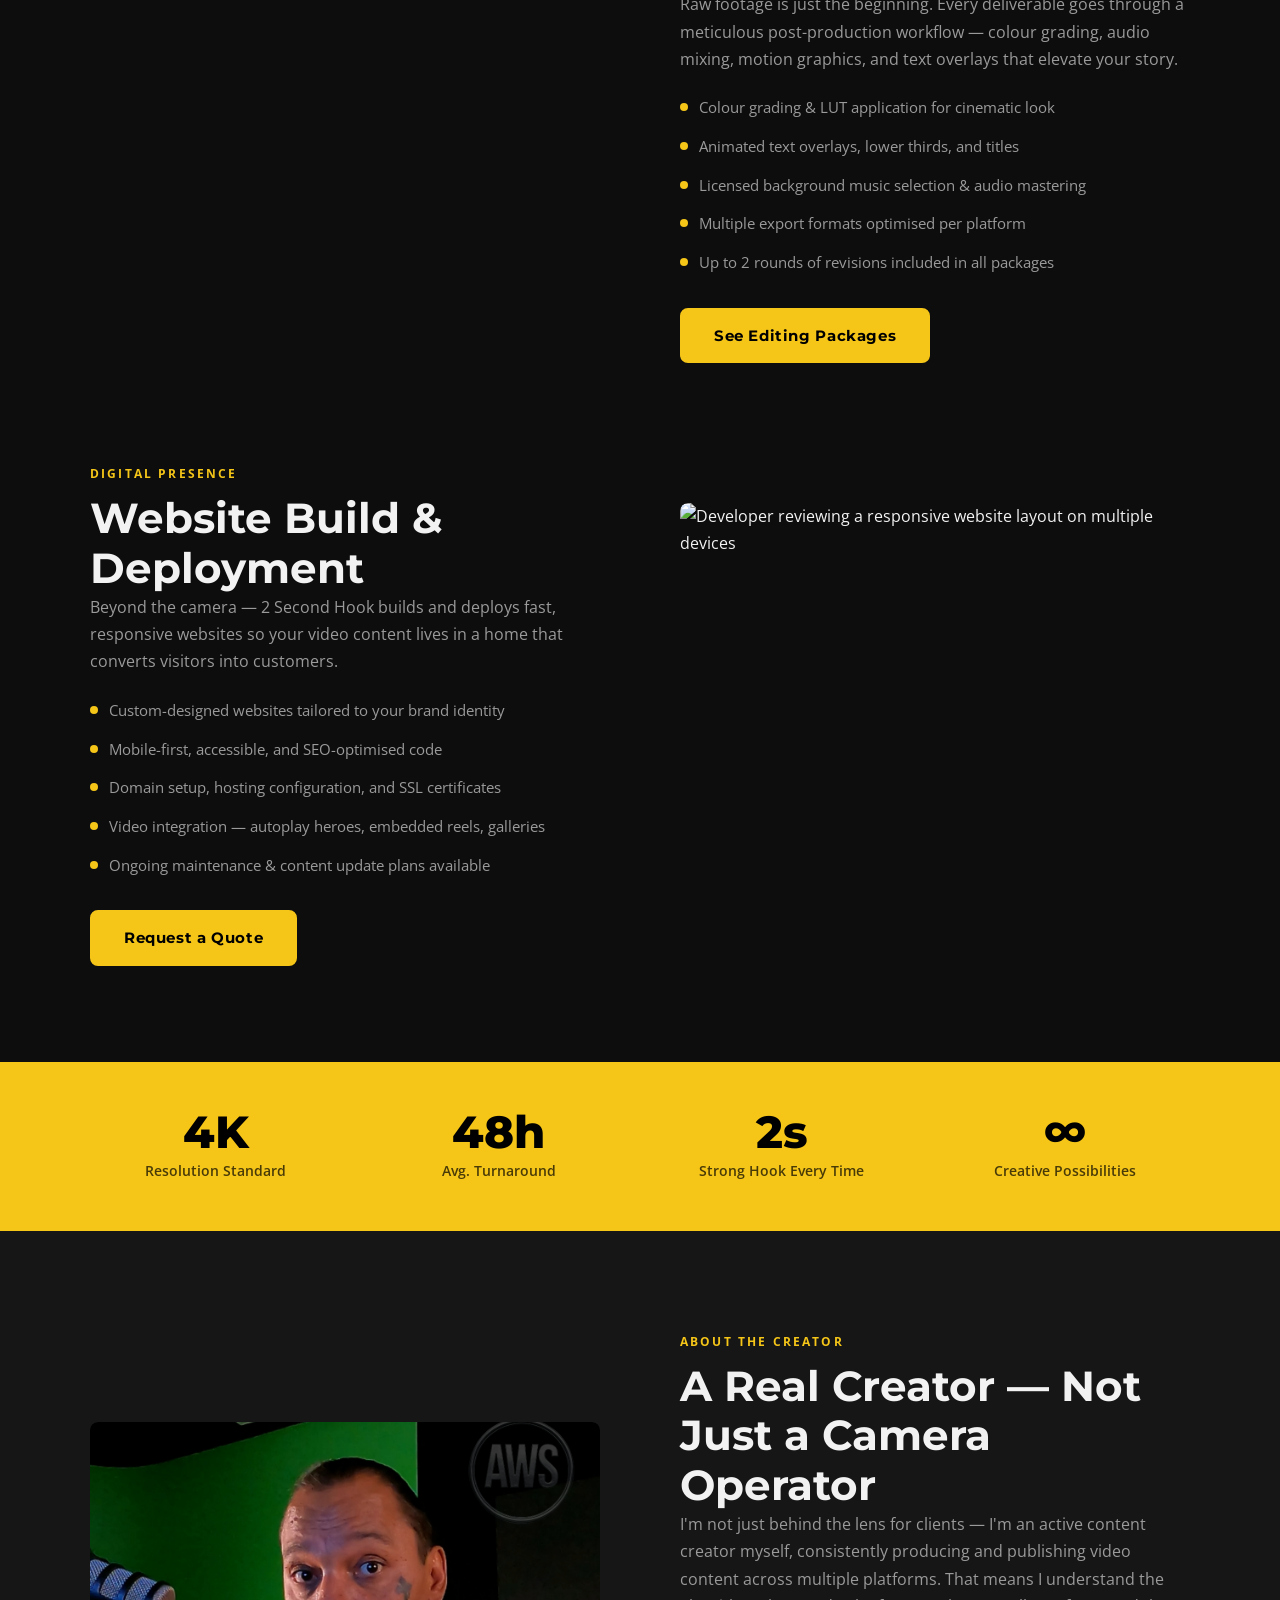
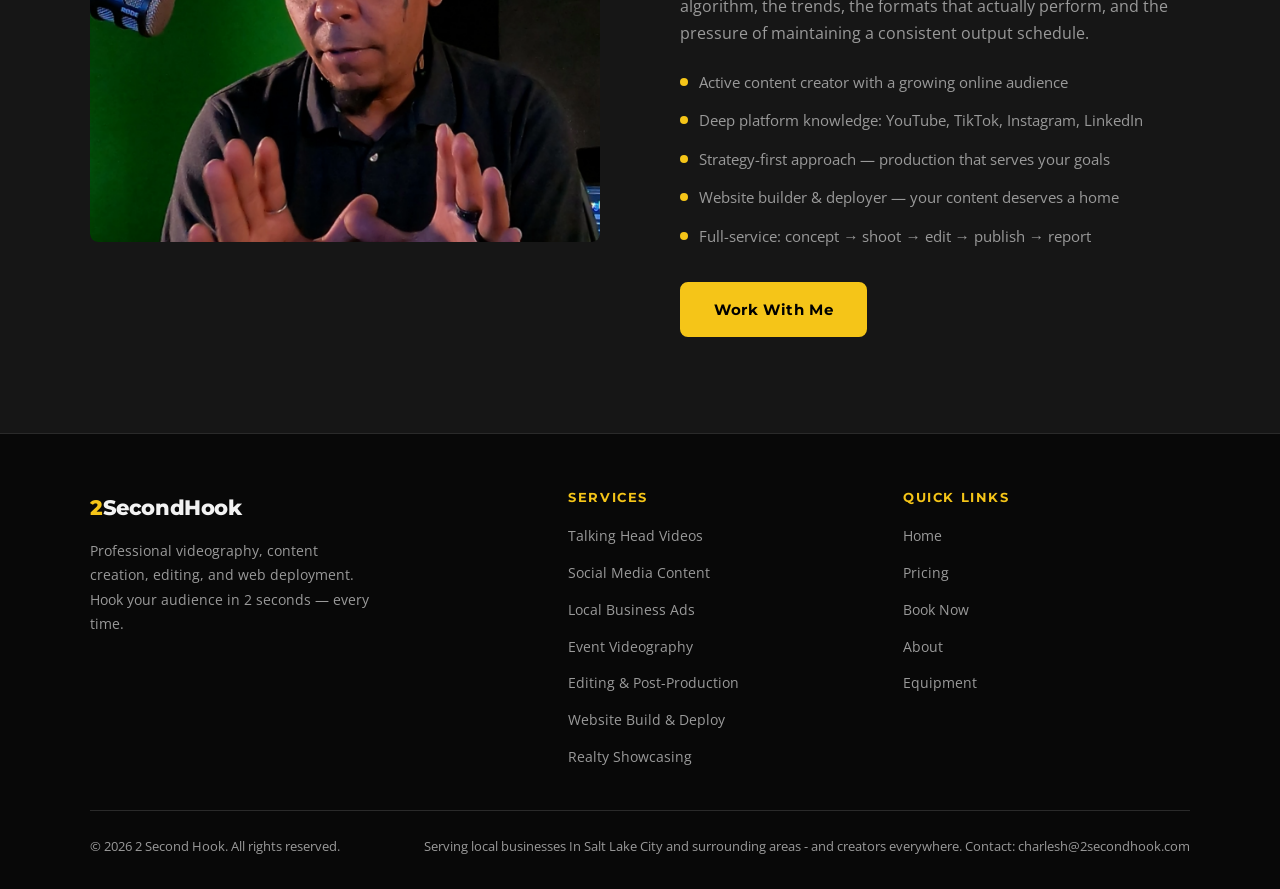
==== commit 0e62f23d: "Add contact email to footer description" ====
--- a/index.html
+++ b/index.html
@@ -445,7 +445,7 @@
     </div>
     <div class="footer__bottom">
       <span class="footer__copy">&copy; <span id="year"></span> 2 Second Hook. All rights reserved.</span>
-      <span class="footer__copy">Serving local businesses In Salt Lake City and surrounding areas - and creators everywhere.</span>
+      <span class="footer__copy">Serving local businesses In Salt Lake City and surrounding areas - and creators everywhere. Contact: charlesh@2secondhook.com</span>
     </div>
   </div>
 </footer>
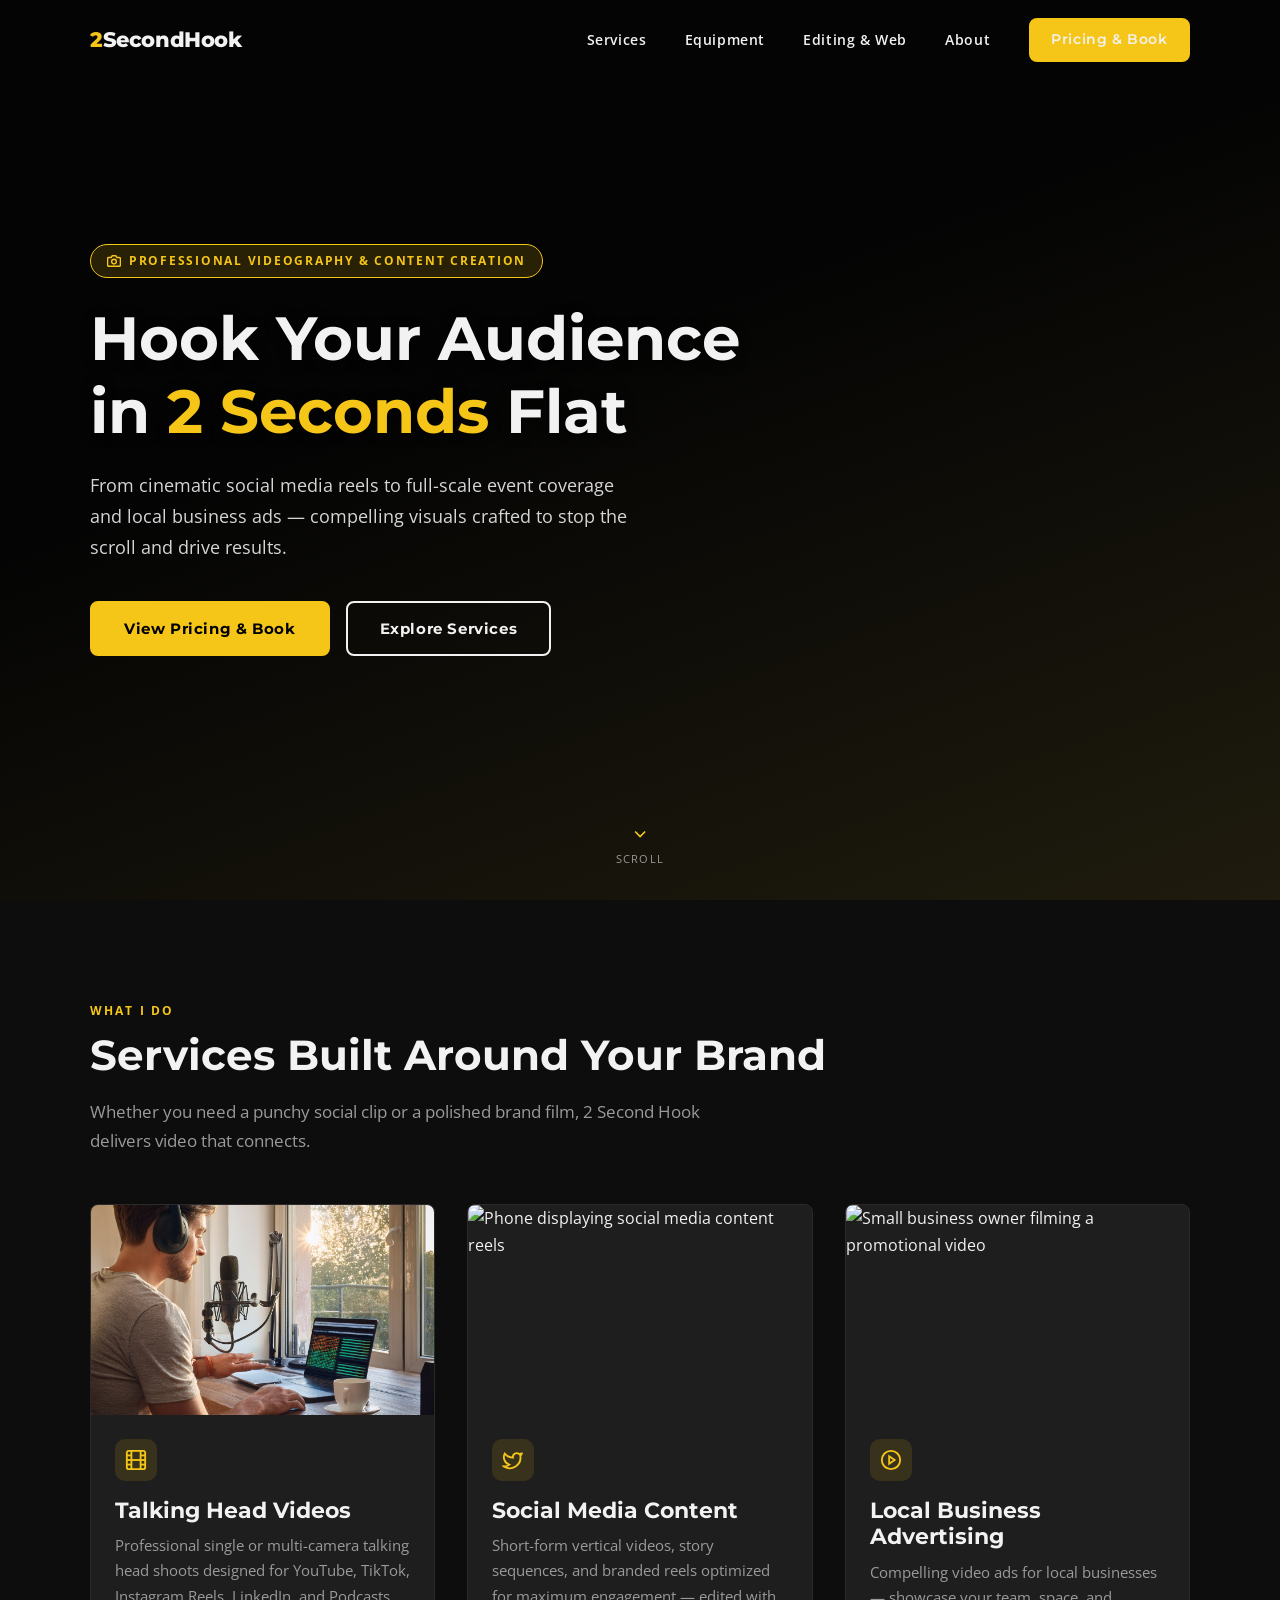
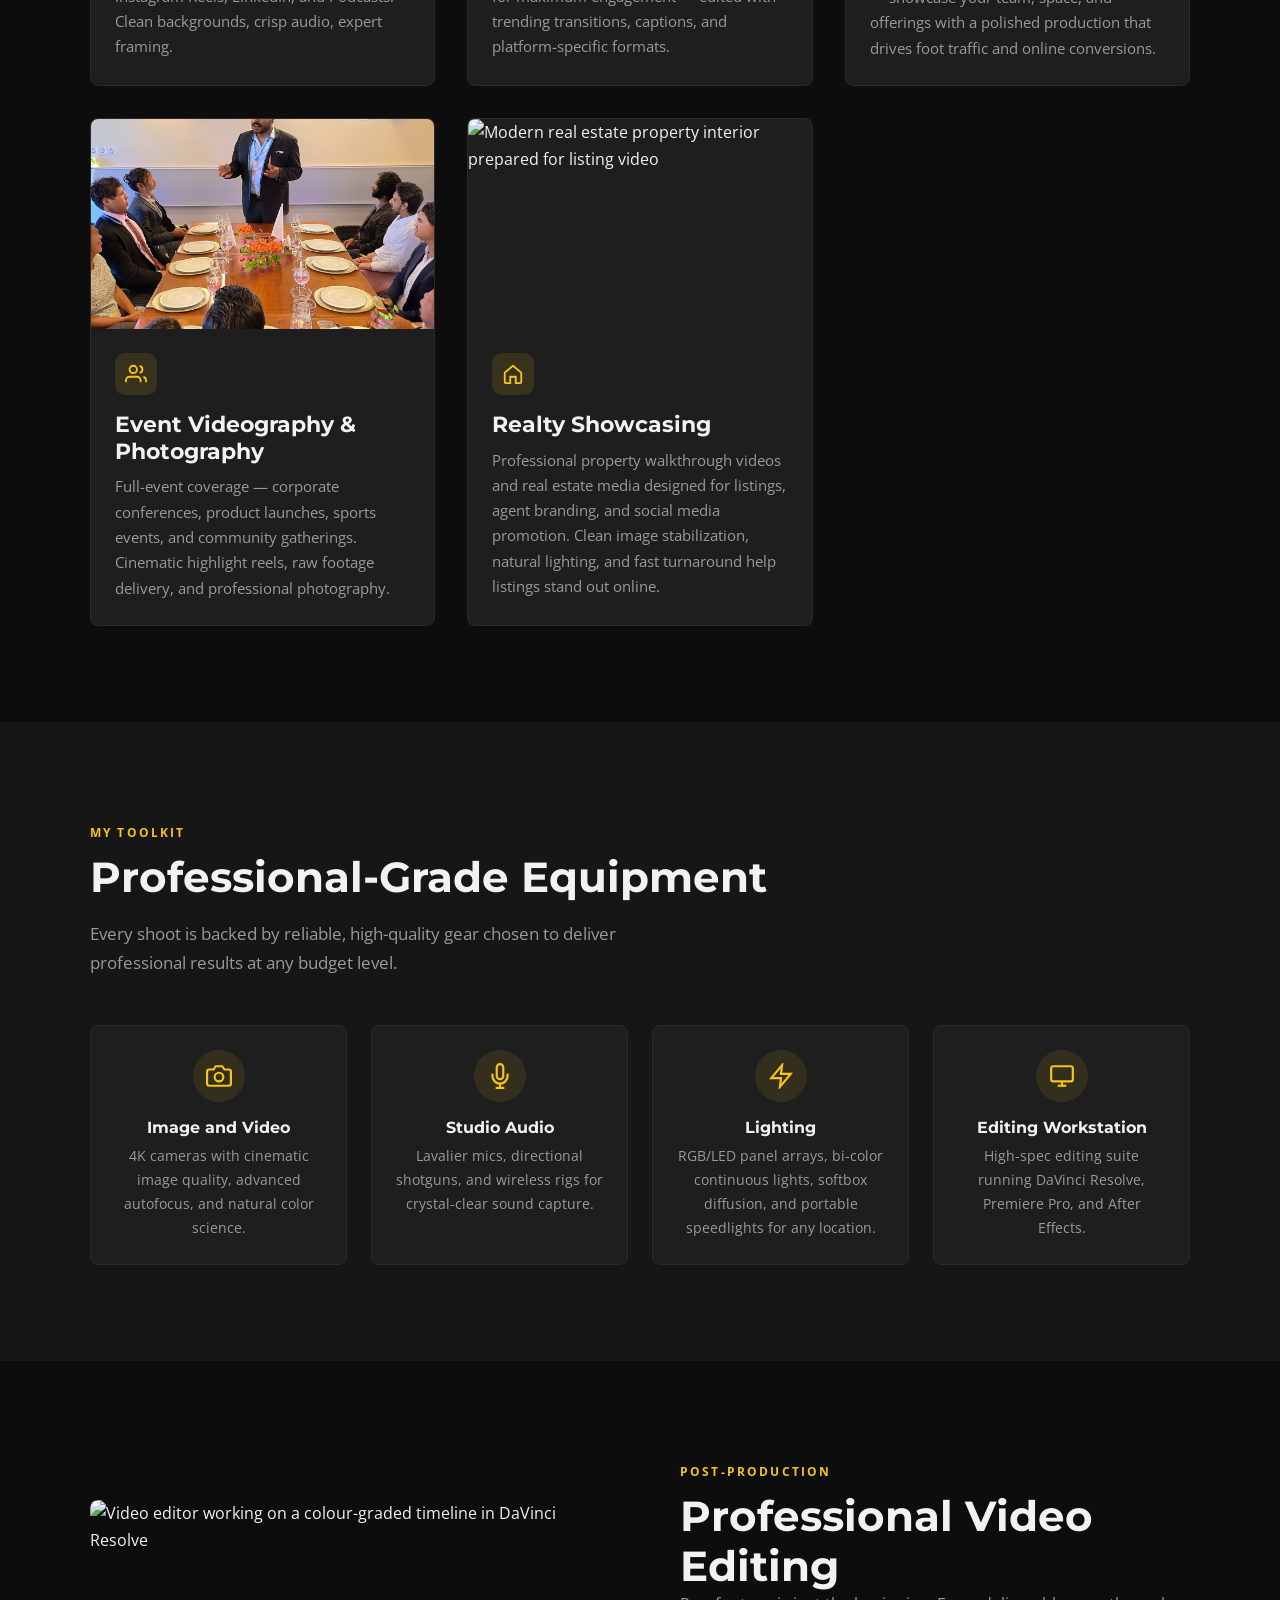
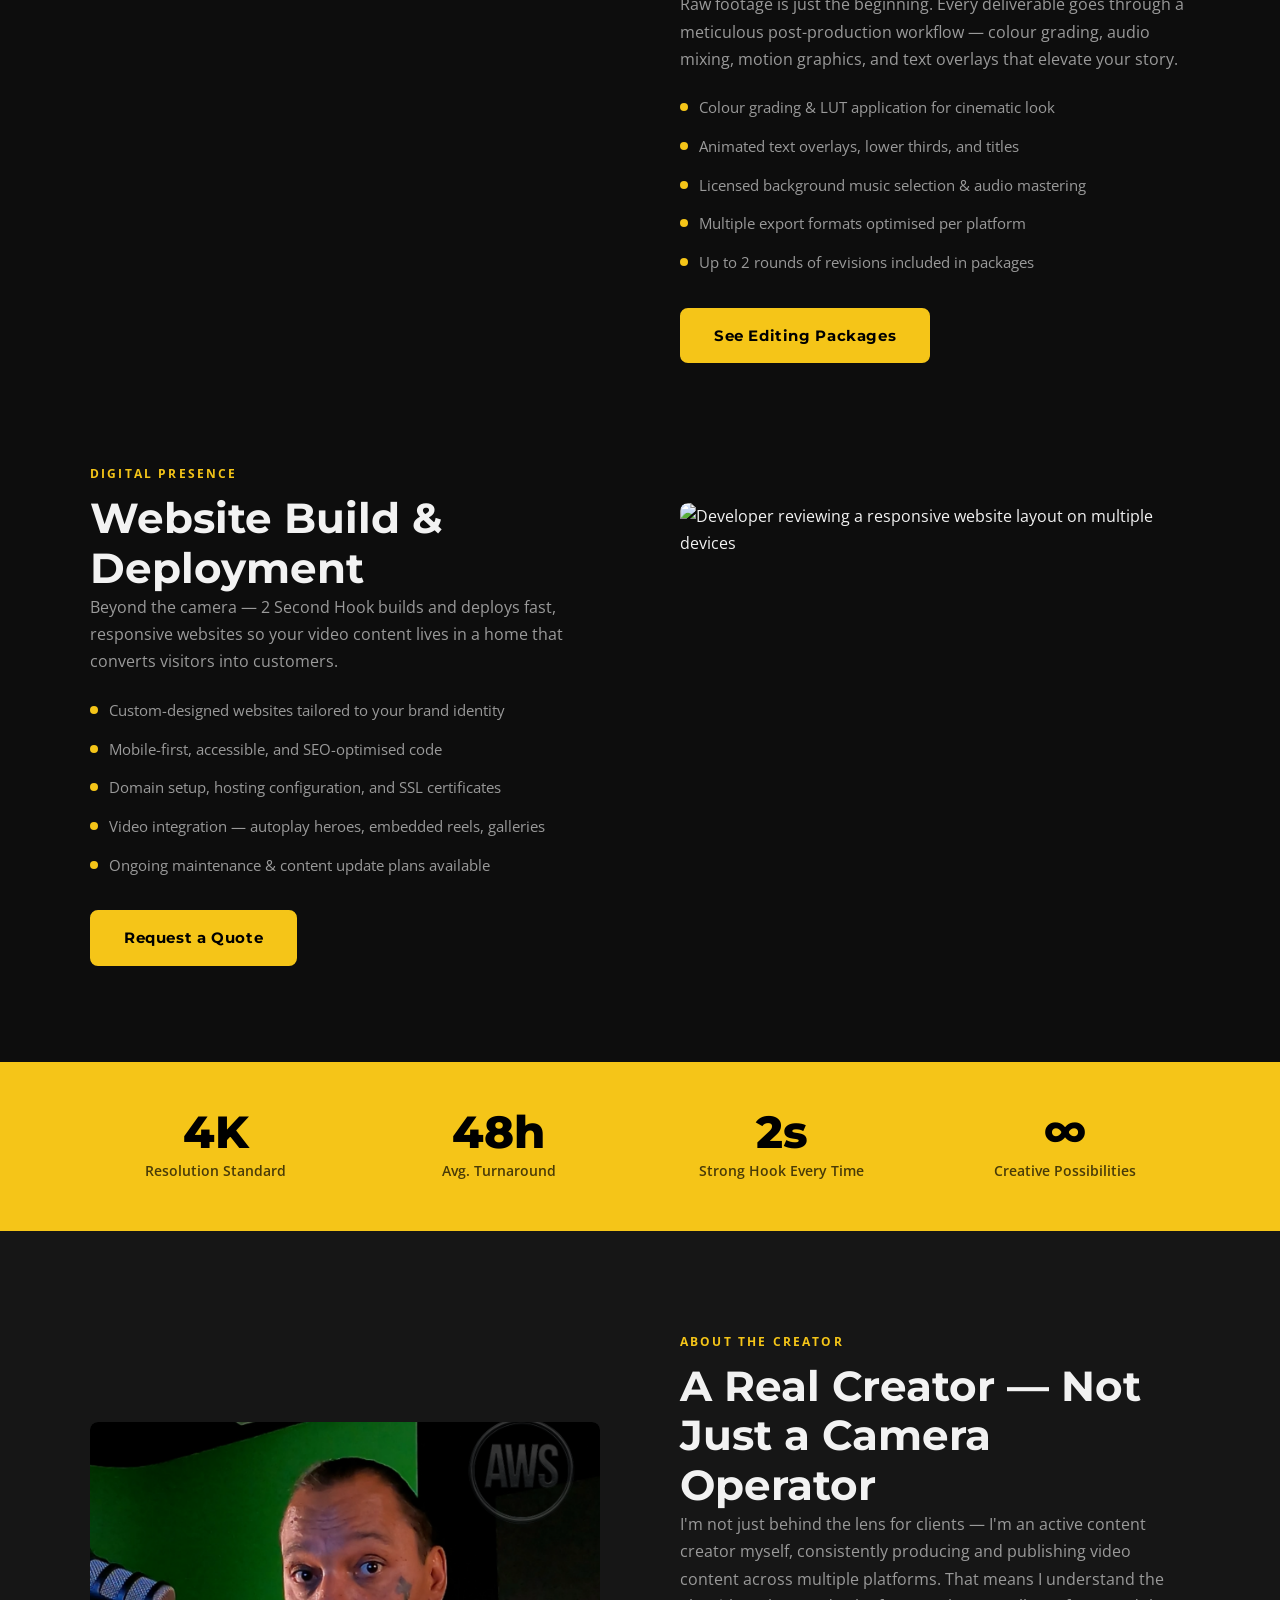
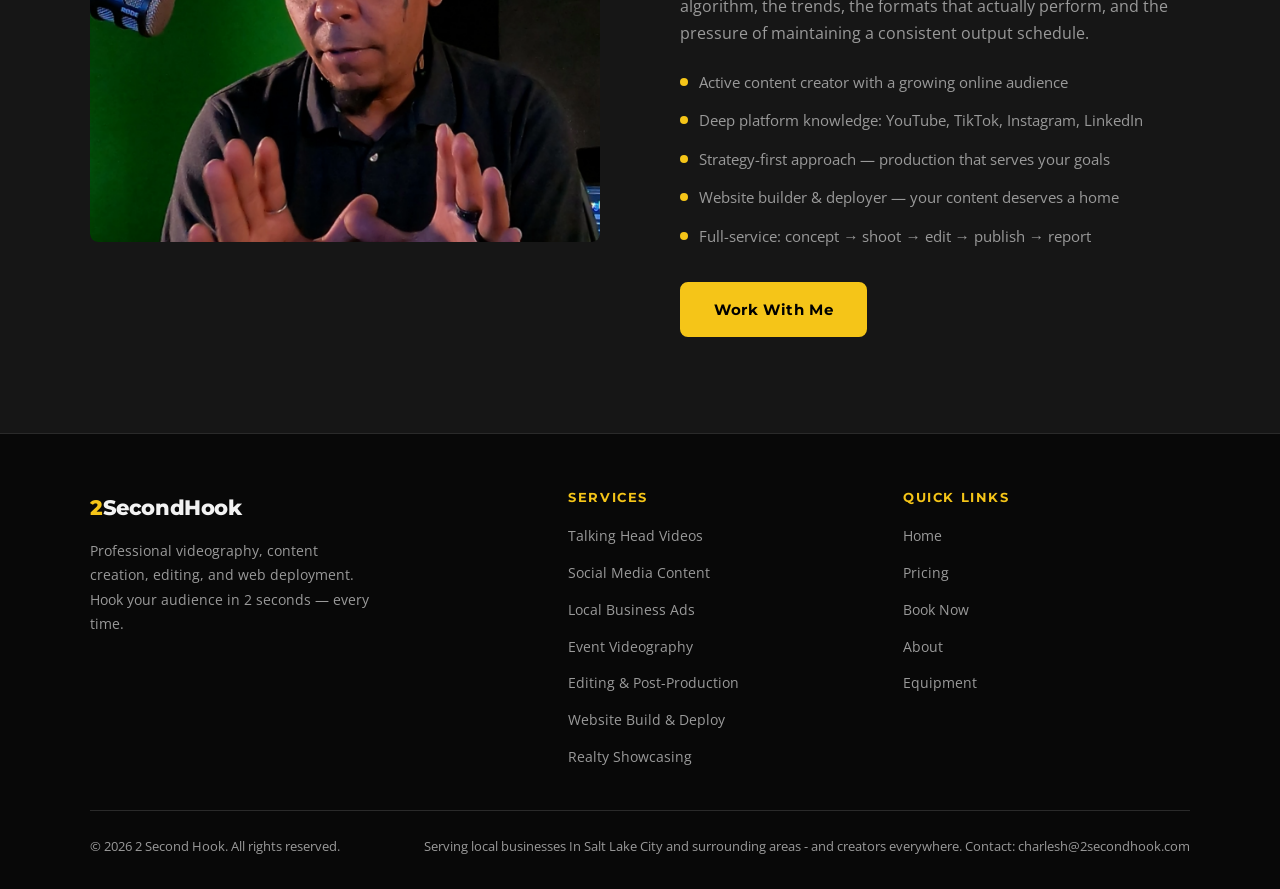
==== commit 2b503d39: "Remove 'in all' from revisions included list" ====
--- a/index.html
+++ b/index.html
@@ -307,7 +307,7 @@
           <li>Animated text overlays, lower thirds, and titles</li>
           <li>Licensed background music selection &amp; audio mastering</li>
           <li>Multiple export formats optimised per platform</li>
-          <li>Up to 2 rounds of revisions included in all packages</li>
+          <li>Up to 2 rounds of revisions included in packages</li>
         </ul>
         <div class="feature__cta">
           <a href="/pricing/" class="btn btn--primary">See Editing Packages</a>
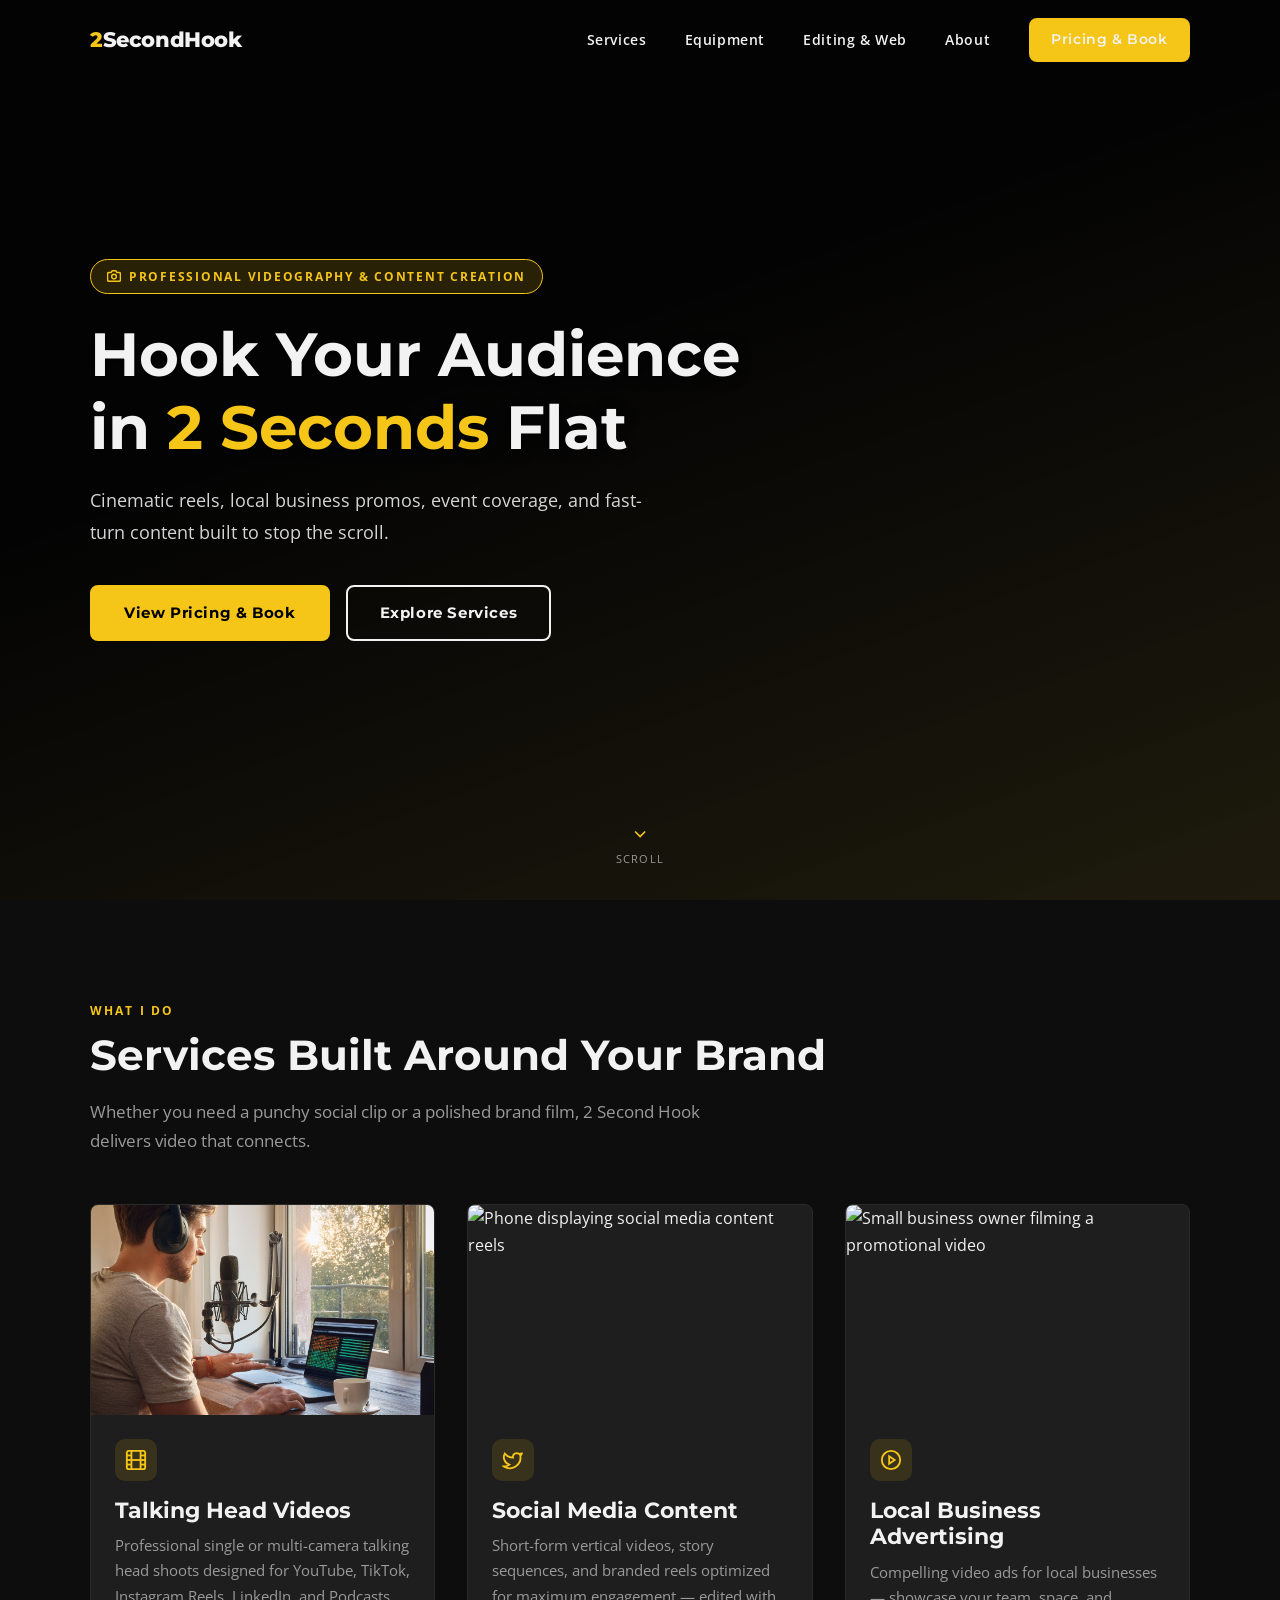
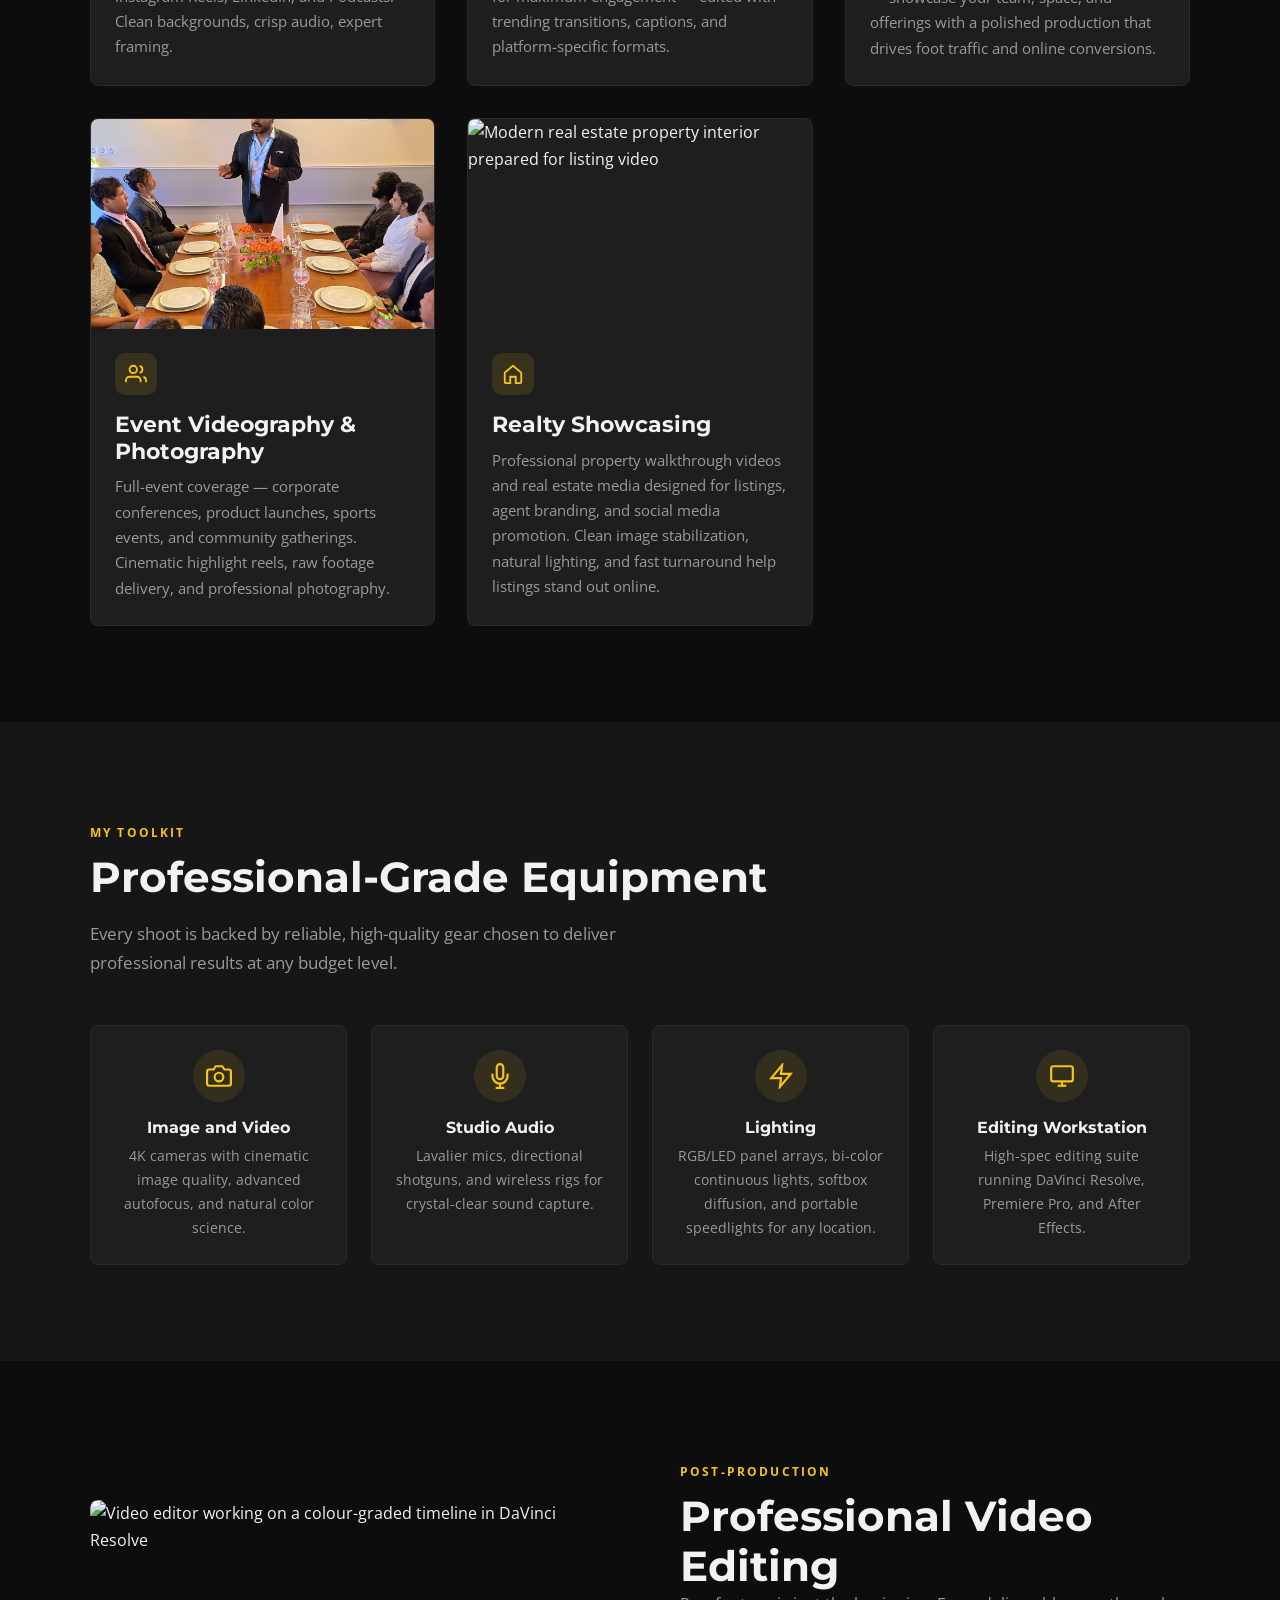
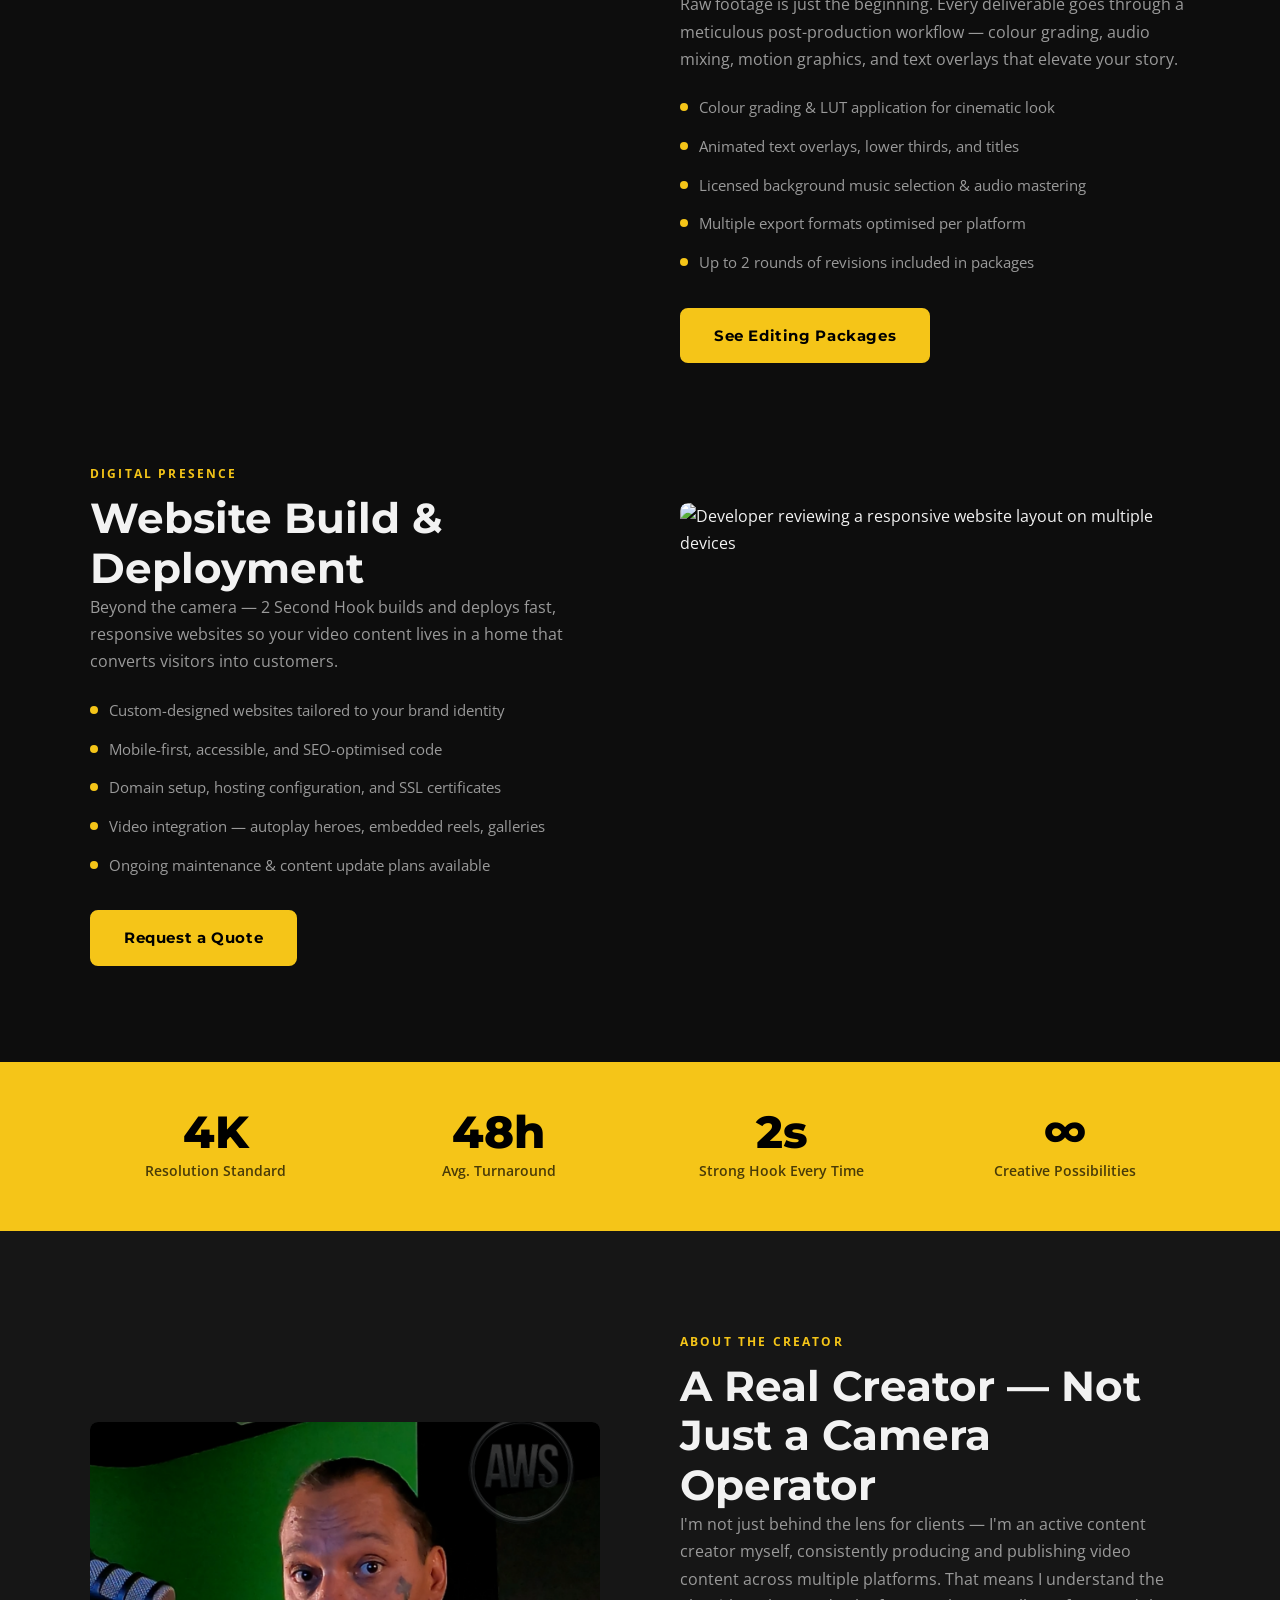
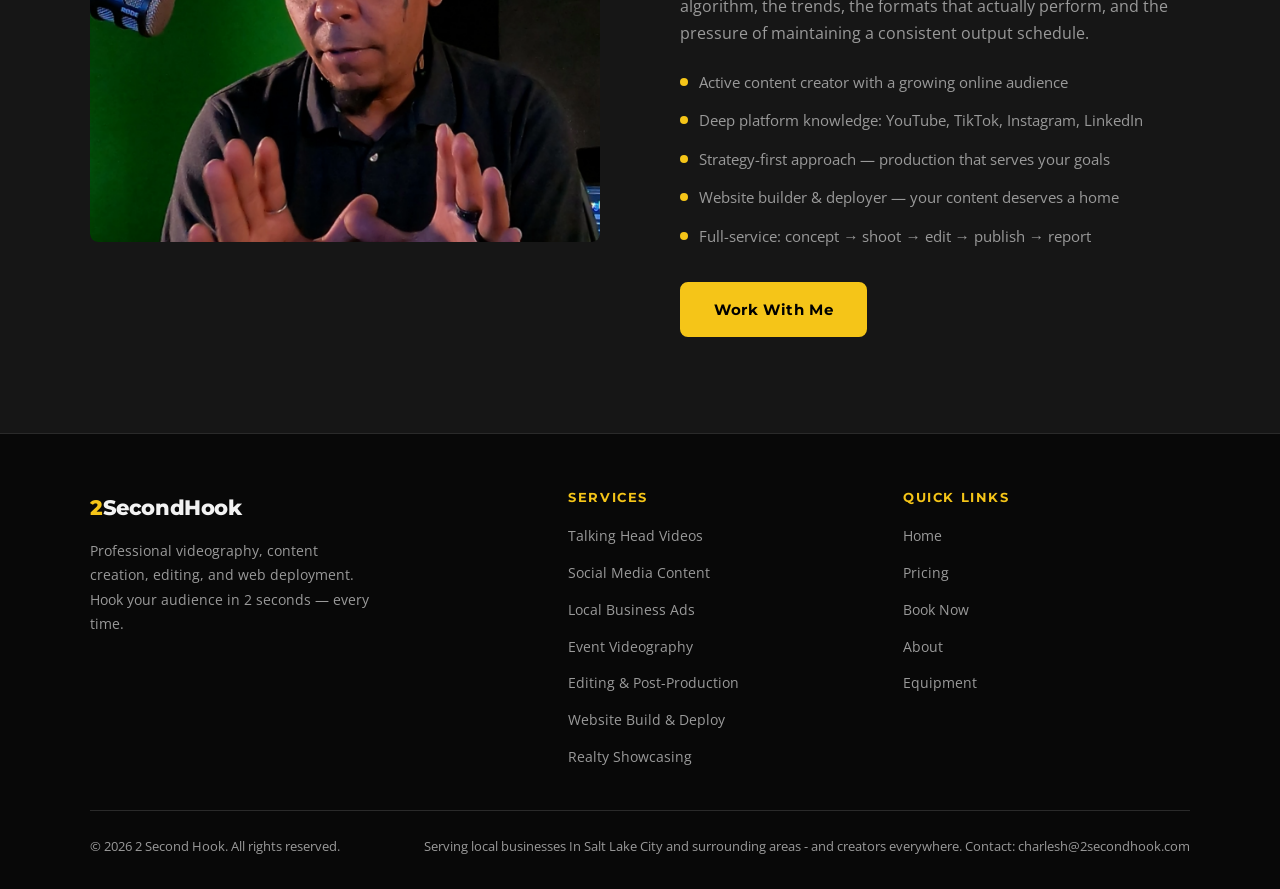
==== commit 48d65af9: "Revise hero section with new video and text Updated hero section content and video attributes." ====
--- a/index.html
+++ b/index.html
@@ -53,35 +53,28 @@
 ======================================================== -->
 <section class="hero" aria-label="Hero">
   <div class="hero__video-wrap" aria-hidden="true">
-    <!--
-      REPLACE: swap the src below with your actual showreel video file.
-      Recommended format: MP4 (H.264), 1920×1080, < 20 MB for fast load.
-      Example: <source src="assets/showreel.mp4" type="video/mp4" />
-    -->
-    <!--
-      ACTION REQUIRED: Add your showreel video as assets/hero-showreel.mp4
-      See assets/README.md for file requirements and compression tips.
-      Until the file is added, the poster image below will be shown instead.
-    -->
     <video
+      class="hero__video"
       autoplay
       muted
       loop
       playsinline
       preload="metadata"
       poster="https://images.unsplash.com/photo-1574717024653-61fd2cf4d44d?w=1920&q=80"
-      aria-hidden="true"
     >
-      <source src="/assets/hero-showreel.mp4" type="video/mp4" />
+      <source src="/videos/2secondHero.mp4" type="video/mp4" />
     </video>
   </div>
+
   <div class="hero__overlay" aria-hidden="true"></div>
 
-  <div class="container">
+  <div class="container hero__inner">
     <div class="hero__content">
       <span class="hero__badge">
-        <!-- camera icon -->
-        <svg width="14" height="14" viewBox="0 0 24 24" fill="none" stroke="currentColor" stroke-width="2.5" aria-hidden="true"><path d="M23 19a2 2 0 0 1-2 2H3a2 2 0 0 1-2-2V8a2 2 0 0 1 2-2h4l2-3h6l2 3h4a2 2 0 0 1 2 2z"/><circle cx="12" cy="13" r="4"/></svg>
+        <svg width="14" height="14" viewBox="0 0 24 24" fill="none" stroke="currentColor" stroke-width="2.5" aria-hidden="true">
+          <path d="M23 19a2 2 0 0 1-2 2H3a2 2 0 0 1-2-2V8a2 2 0 0 1 2-2h4l2-3h6l2 3h4a2 2 0 0 1 2 2z"/>
+          <circle cx="12" cy="13" r="4"/>
+        </svg>
         Professional Videography &amp; Content Creation
       </span>
 
@@ -90,7 +83,7 @@
       </h1>
 
       <p class="hero__sub">
-        From cinematic social media reels to full-scale event coverage and local business ads — compelling visuals crafted to stop the scroll and drive results.
+        Cinematic reels, local business promos, event coverage, and fast-turn content built to stop the scroll.
       </p>
 
       <div class="hero__actions">
@@ -101,11 +94,12 @@
   </div>
 
   <div class="hero__scroll" aria-hidden="true">
-    <svg viewBox="0 0 24 24" fill="none" stroke-width="2"><polyline points="6 9 12 15 18 9"/></svg>
+    <svg viewBox="0 0 24 24" fill="none" stroke-width="2">
+      <polyline points="6 9 12 15 18 9"/>
+    </svg>
     Scroll
   </div>
 </section>
-
 <!-- ========================================================
      SERVICES
 ======================================================== -->
--- a/css/styles.css
+++ b/css/styles.css
@@ -183,28 +183,35 @@
   align-items: center;
   overflow: hidden;
 }
+
 .hero__video-wrap {
   position: absolute;
   inset: 0;
   z-index: 0;
 }
+
 .hero__video-wrap video {
   width: 100%;
   height: 100%;
   object-fit: cover;
+  object-position: center center;
   opacity: 0.45;
-}
+  will-change: transform;
+}
+
 .hero__overlay {
   position: absolute;
   inset: 0;
   background: linear-gradient(160deg, rgba(0,0,0,0.7) 40%, rgba(245,197,24,0.08) 100%);
   z-index: 1;
 }
+
 .hero__content {
   position: relative;
   z-index: 2;
   max-width: 700px;
 }
+
 .hero__badge {
   display: inline-flex;
   align-items: center;
@@ -220,21 +227,29 @@
   border-radius: 40px;
   margin-bottom: 1.5rem;
 }
+
 .hero__title {
   margin-bottom: 1.3rem;
   text-shadow: 0 2px 12px rgba(0,0,0,0.6);
 }
+
 .hero__title em {
   font-style: normal;
   color: var(--clr-gold);
 }
+
 .hero__sub {
   font-size: 1.15rem;
   color: rgba(242,242,242,0.88);
   margin-bottom: 2.4rem;
   max-width: 560px;
 }
-.hero__actions { display: flex; gap: 1rem; flex-wrap: wrap; }
+
+.hero__actions {
+  display: flex;
+  gap: 1rem;
+  flex-wrap: wrap;
+}
 
 /* Scroll cue */
 .hero__scroll {
@@ -253,10 +268,25 @@
   text-transform: uppercase;
   animation: bounce 2.4s infinite;
 }
-.hero__scroll svg { width: 20px; height: 20px; stroke: var(--clr-gold); }
+
+.hero__scroll svg {
+  width: 20px;
+  height: 20px;
+  stroke: var(--clr-gold);
+}
+
 @keyframes bounce {
   0%,100% { transform: translateX(-50%) translateY(0); }
-  50%      { transform: translateX(-50%) translateY(8px); }
+  50% { transform: translateX(-50%) translateY(8px); }
+}
+
+/* ---------- Mobile Hero Adjustment ---------- */
+@media (max-width: 680px) {
+  .hero__video-wrap video {
+    transform: scale(1.12);
+    transform-origin: center center;
+    object-position: center center;
+  }
 }
 
 /* ---------- Services Grid ---------- */
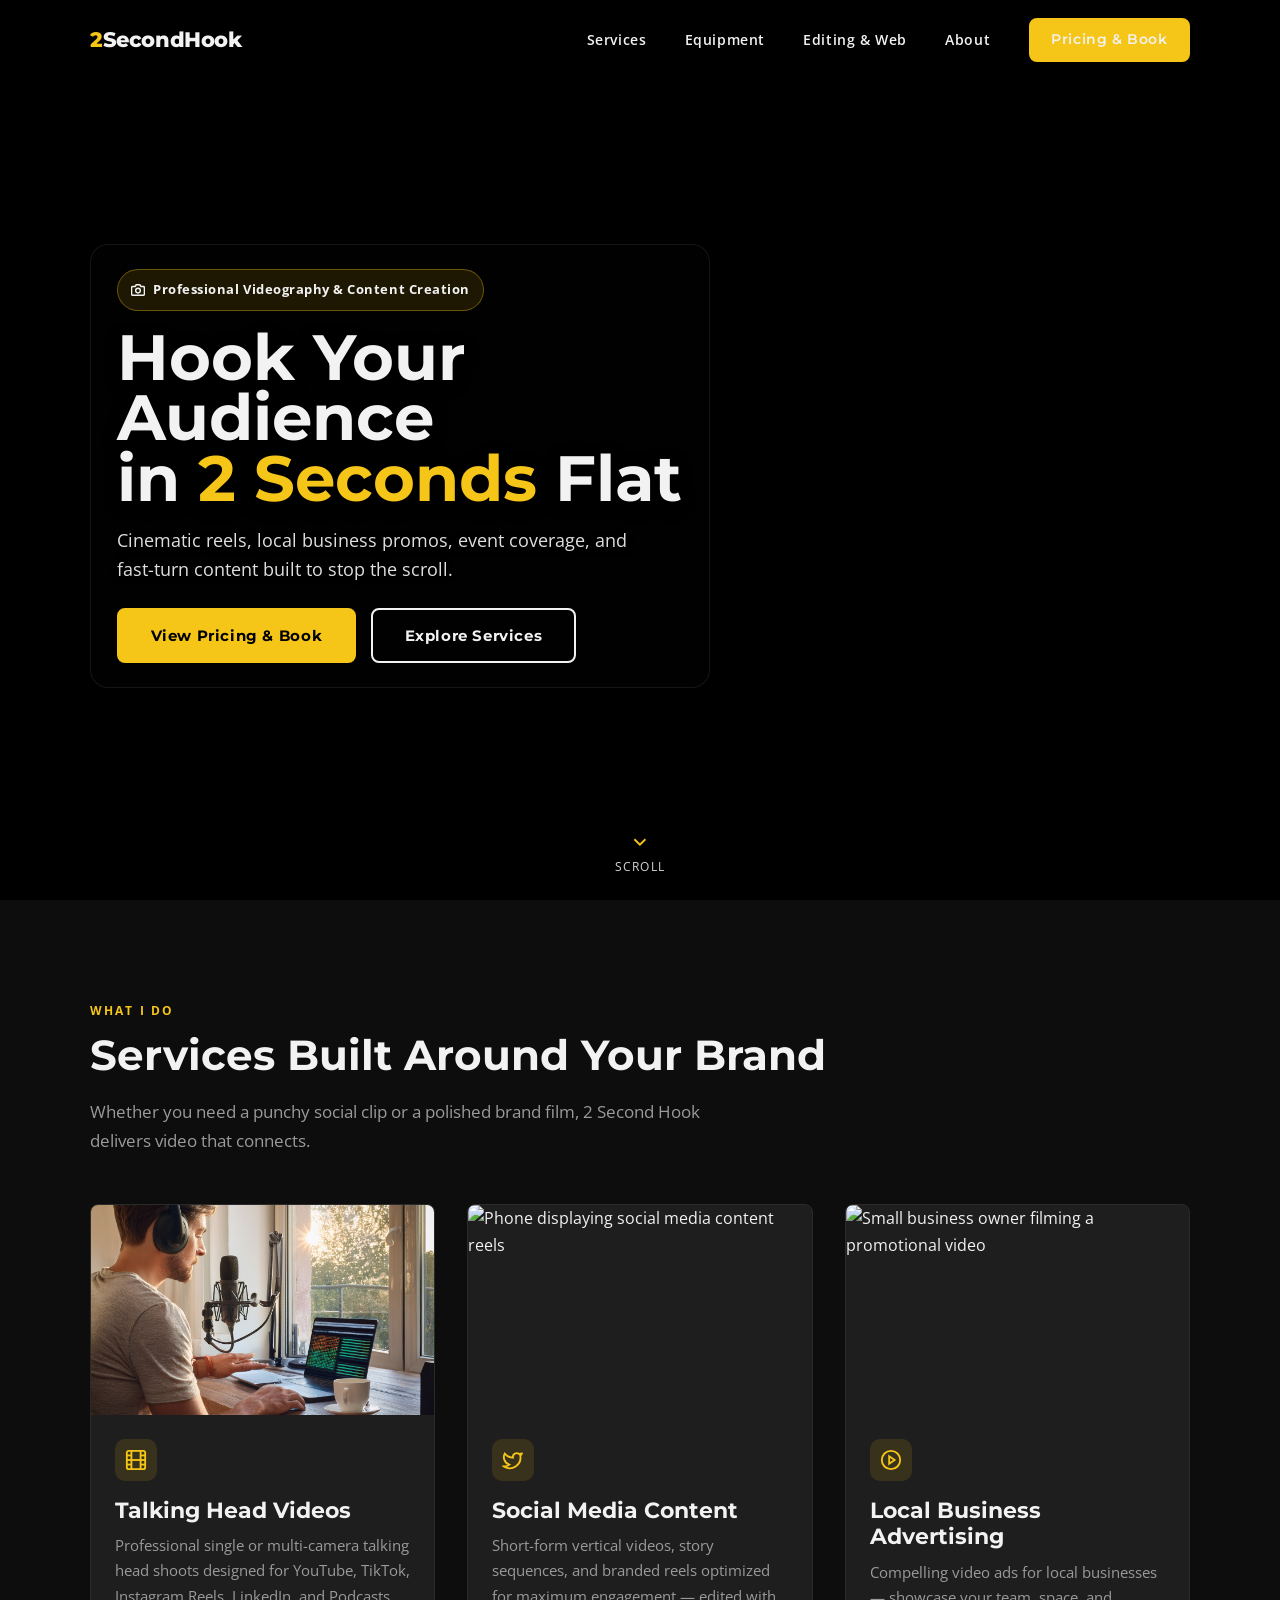
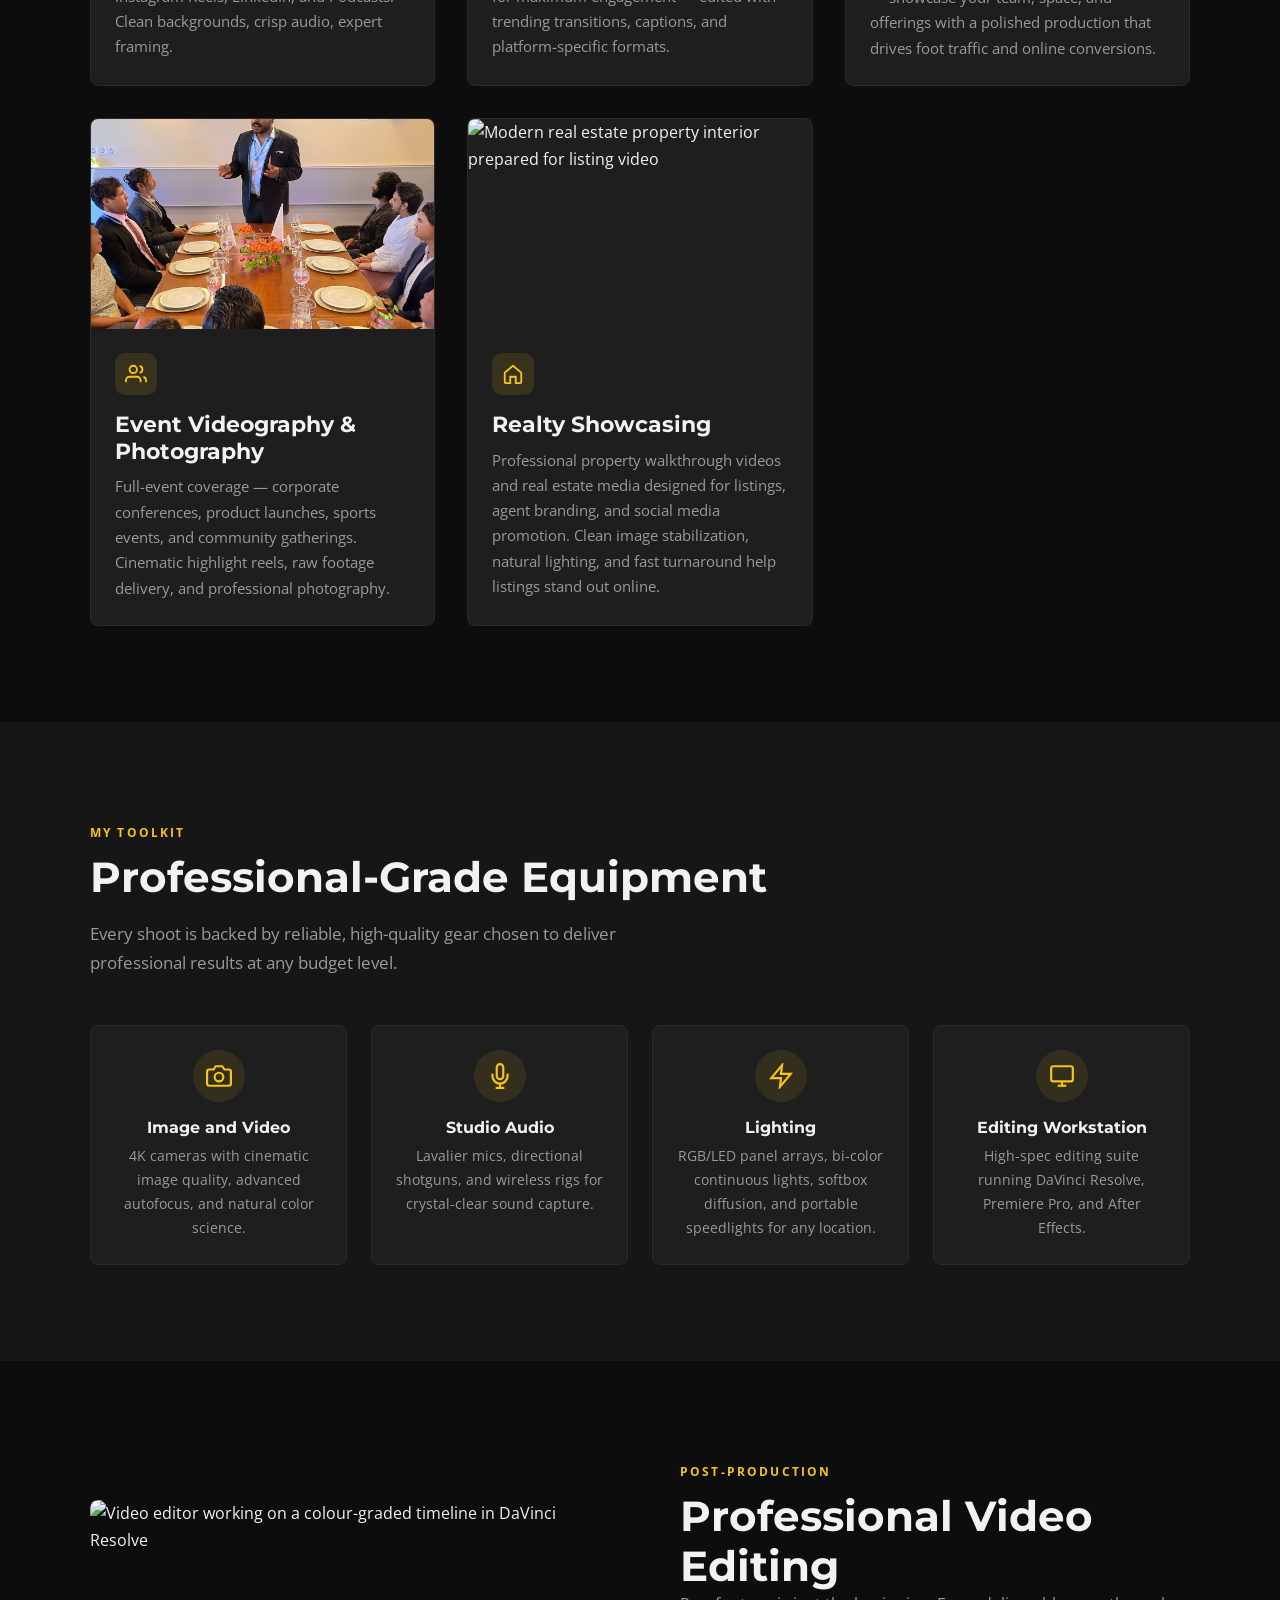
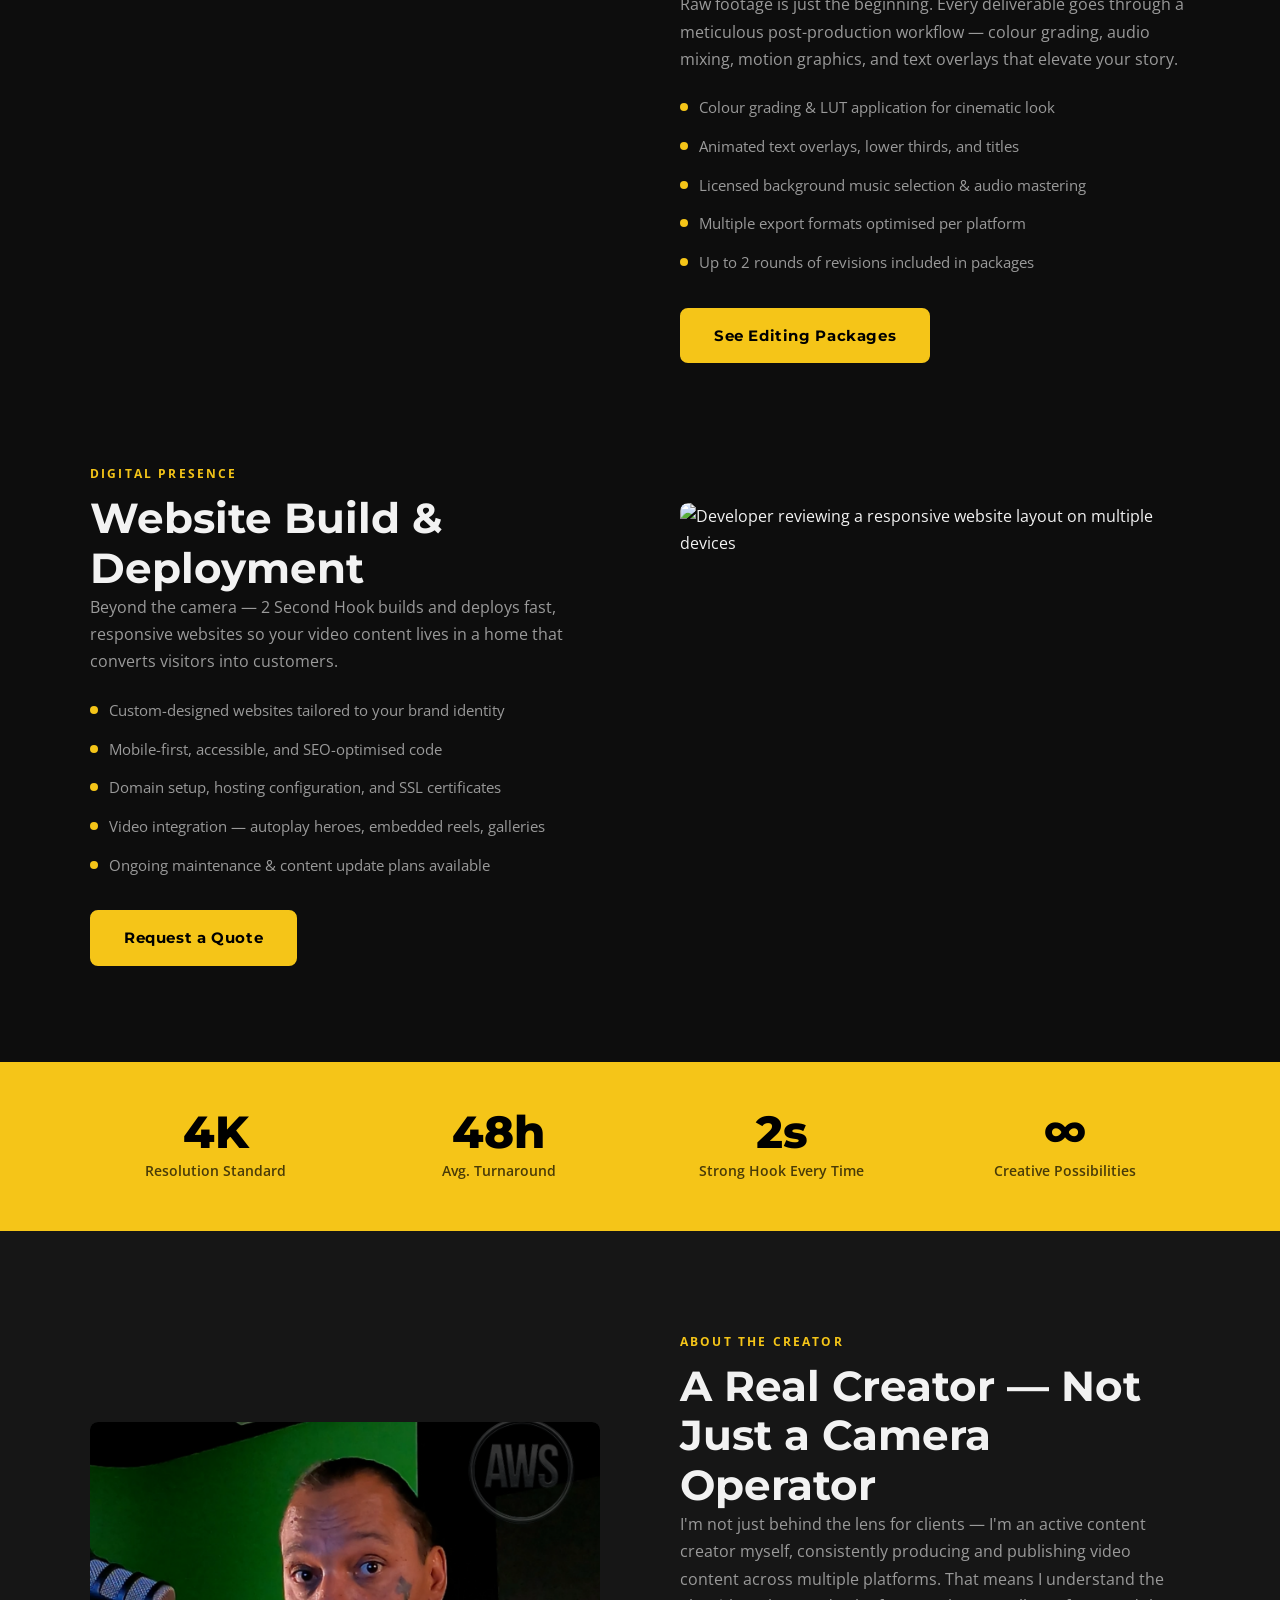
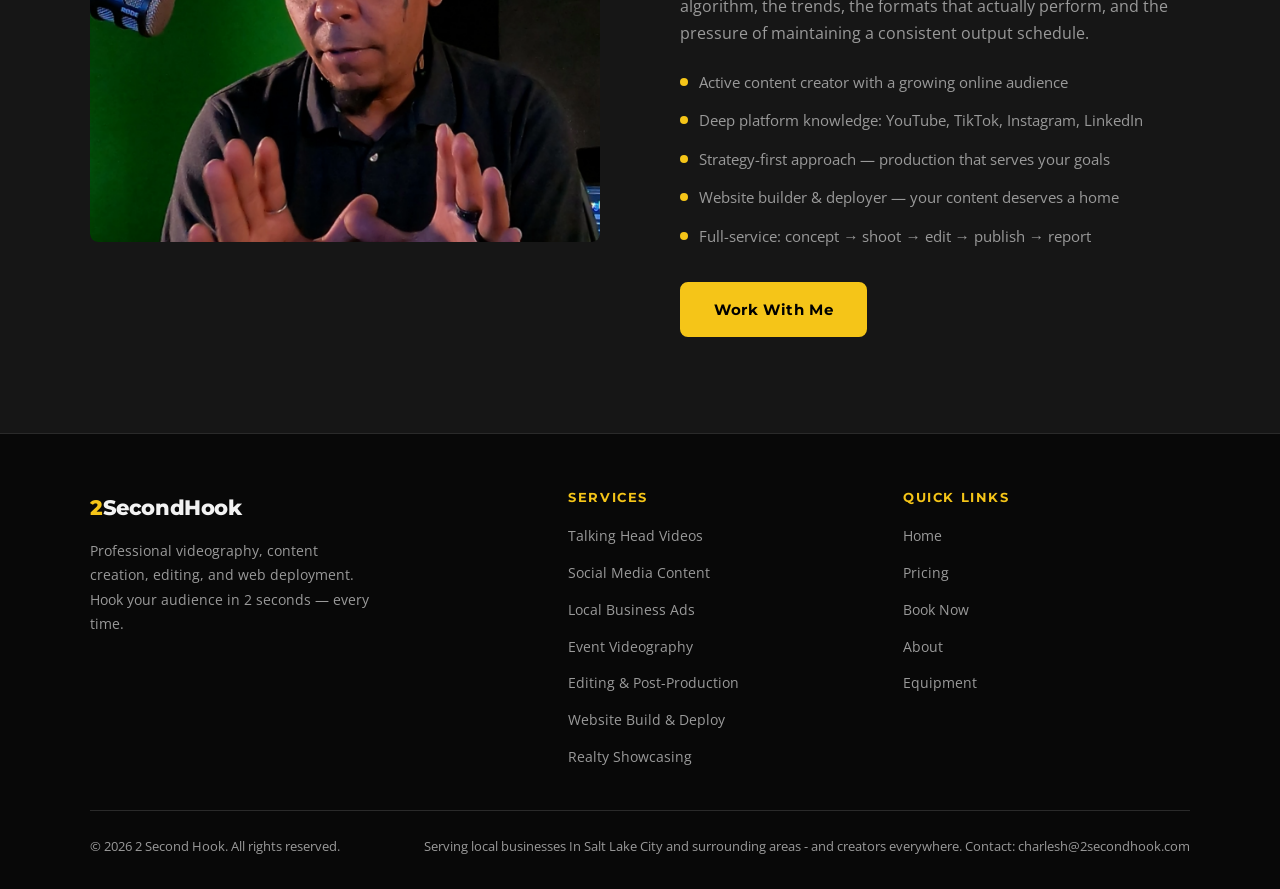
==== commit 638fde52: "Update title to indicate website maintenance Added maintenance notice to the title." ====
--- a/index.html
+++ b/index.html
@@ -5,6 +5,7 @@
   <meta name="viewport" content="width=device-width, initial-scale=1.0" />
   <meta name="description" content="2 Second Hook — Professional videography, content creation, editing, and web deployment services. From talking head videos to event coverage, we hook your audience in the first 2 seconds." />
   <title>2 Second Hook — Videography &amp; Content Creation</title>
+  <title>!!! WEBSITE IS UNDER MAINTENANCE !!! PLEASE CALL 801-600-2284</title>
 
   <!-- Google Fonts -->
   <link rel="preconnect" href="https://fonts.googleapis.com" />
--- a/css/styles.css
+++ b/css/styles.css
@@ -182,6 +182,7 @@
   display: flex;
   align-items: center;
   overflow: hidden;
+  background: #000;
 }
 
 .hero__video-wrap {
@@ -190,47 +191,84 @@
   z-index: 0;
 }
 
-.hero__video-wrap video {
+.hero__video {
   width: 100%;
   height: 100%;
   object-fit: cover;
   object-position: center center;
-  opacity: 0.45;
-  will-change: transform;
+  display: block;
+  opacity: 0;
+  transform: scale(1.02);
+  will-change: transform, opacity;
+  animation: heroVideoFade 1.2s ease forwards;
+}
+
+@keyframes heroVideoFade {
+  to {
+    opacity: 1;
+  }
 }
 
 .hero__overlay {
   position: absolute;
   inset: 0;
-  background: linear-gradient(160deg, rgba(0,0,0,0.7) 40%, rgba(245,197,24,0.08) 100%);
   z-index: 1;
-}
-
-.hero__content {
+  background:
+    linear-gradient(
+      to right,
+      rgba(0, 0, 0, 0.56) 0%,
+      rgba(0, 0, 0, 0.26) 42%,
+      rgba(0, 0, 0, 0.10) 100%
+    ),
+    linear-gradient(
+      to top,
+      rgba(0, 0, 0, 0.42) 0%,
+      rgba(0, 0, 0, 0.12) 45%,
+      rgba(0, 0, 0, 0.18) 100%
+    );
+}
+
+.hero__inner {
   position: relative;
   z-index: 2;
-  max-width: 700px;
+  width: 100%;
+  min-height: 100vh;
+  display: flex;
+  align-items: center;
+  padding: 7rem 0 5rem;
+}
+
+.hero__content {
+  max-width: 620px;
+  padding: 1.5rem 1.6rem;
+  border-radius: 18px;
+  background: rgba(10, 10, 10, 0.18);
+  border: 1px solid rgba(255, 255, 255, 0.08);
+  backdrop-filter: blur(6px);
+  -webkit-backdrop-filter: blur(6px);
+  box-shadow: 0 10px 35px rgba(0, 0, 0, 0.18);
 }
 
 .hero__badge {
   display: inline-flex;
   align-items: center;
   gap: 0.5rem;
-  background: rgba(245,197,24,0.15);
-  border: 1px solid var(--clr-gold);
-  color: var(--clr-gold);
-  font-size: 0.78rem;
+  margin-bottom: 1rem;
+  padding: 0.55rem 0.85rem;
+  border-radius: 999px;
+  background: rgba(245,197,24,0.12);
+  border: 1px solid rgba(245,197,24,0.35);
+  color: var(--clr-white);
+  font-size: 0.82rem;
   font-weight: 700;
-  letter-spacing: 0.14em;
-  text-transform: uppercase;
-  padding: 0.35rem 1rem;
-  border-radius: 40px;
-  margin-bottom: 1.5rem;
+  letter-spacing: 0.04em;
 }
 
 .hero__title {
-  margin-bottom: 1.3rem;
-  text-shadow: 0 2px 12px rgba(0,0,0,0.6);
+  margin-bottom: 1rem;
+  font-size: clamp(2.4rem, 5vw, 4.8rem);
+  line-height: 0.95;
+  text-shadow: 0 4px 18px rgba(0,0,0,0.30);
 }
 
 .hero__title em {
@@ -239,39 +277,41 @@
 }
 
 .hero__sub {
-  font-size: 1.15rem;
-  color: rgba(242,242,242,0.88);
-  margin-bottom: 2.4rem;
-  max-width: 560px;
+  font-size: clamp(1rem, 1.5vw, 1.15rem);
+  line-height: 1.6;
+  color: rgba(242,242,242,0.92);
+  margin-bottom: 1.5rem;
+  max-width: 54ch;
+  text-shadow: 0 2px 10px rgba(0,0,0,0.22);
 }
 
 .hero__actions {
   display: flex;
-  gap: 1rem;
+  gap: 0.9rem;
   flex-wrap: wrap;
 }
 
 /* Scroll cue */
 .hero__scroll {
   position: absolute;
-  bottom: 2rem;
   left: 50%;
+  bottom: 1.4rem;
   transform: translateX(-50%);
   z-index: 2;
   display: flex;
   flex-direction: column;
   align-items: center;
-  gap: 0.3rem;
-  color: var(--clr-muted);
-  font-size: 0.7rem;
+  gap: 0.25rem;
+  color: rgba(255, 255, 255, 0.85);
+  font-size: 0.75rem;
   letter-spacing: 0.1em;
   text-transform: uppercase;
   animation: bounce 2.4s infinite;
 }
 
 .hero__scroll svg {
-  width: 20px;
-  height: 20px;
+  width: 22px;
+  height: 22px;
   stroke: var(--clr-gold);
 }
 
@@ -282,8 +322,8 @@
 
 /* ---------- Mobile Hero Adjustment ---------- */
 @media (max-width: 680px) {
-  .hero__video-wrap video {
-    transform: scale(1.12);
+  .hero__video {
+    transform: scale(1.08);
     transform-origin: center center;
     object-position: center center;
   }
@@ -687,6 +727,14 @@
   .contact__inner { grid-template-columns: 1fr; gap: 3rem; }
   .footer__inner { grid-template-columns: 1fr 1fr; }
   .form__row { grid-template-columns: 1fr; }
+
+  .hero__inner {
+    padding: 6.5rem 0 4.5rem;
+  }
+
+  .hero__content {
+    max-width: 580px;
+  }
 }
 
 @media (max-width: 680px) {
@@ -711,6 +759,44 @@
   .nav__links a::after { display: none; }
   .nav__toggle { display: flex; }
   .footer__inner { grid-template-columns: 1fr; }
-  .hero__actions { flex-direction: column; }
-  .hero__actions .btn { width: 100%; text-align: center; }
-}
+
+  .hero__inner {
+    align-items: end;
+    padding: 6.5rem 0 4rem;
+  }
+
+  .hero__content {
+    max-width: 100%;
+    padding: 1.15rem 1rem;
+    border-radius: 14px;
+    background: rgba(10, 10, 10, 0.26);
+  }
+
+  .hero__title {
+    font-size: clamp(2rem, 9vw, 3rem);
+    line-height: 1.02;
+  }
+
+  .hero__sub {
+    font-size: 1rem;
+  }
+
+  .hero__overlay {
+    background:
+      linear-gradient(
+        to top,
+        rgba(0, 0, 0, 0.56) 0%,
+        rgba(0, 0, 0, 0.20) 45%,
+        rgba(0, 0, 0, 0.12) 100%
+      );
+  }
+
+  .hero__actions {
+    flex-direction: column;
+  }
+
+  .hero__actions .btn {
+    width: 100%;
+    text-align: center;
+  }
+}
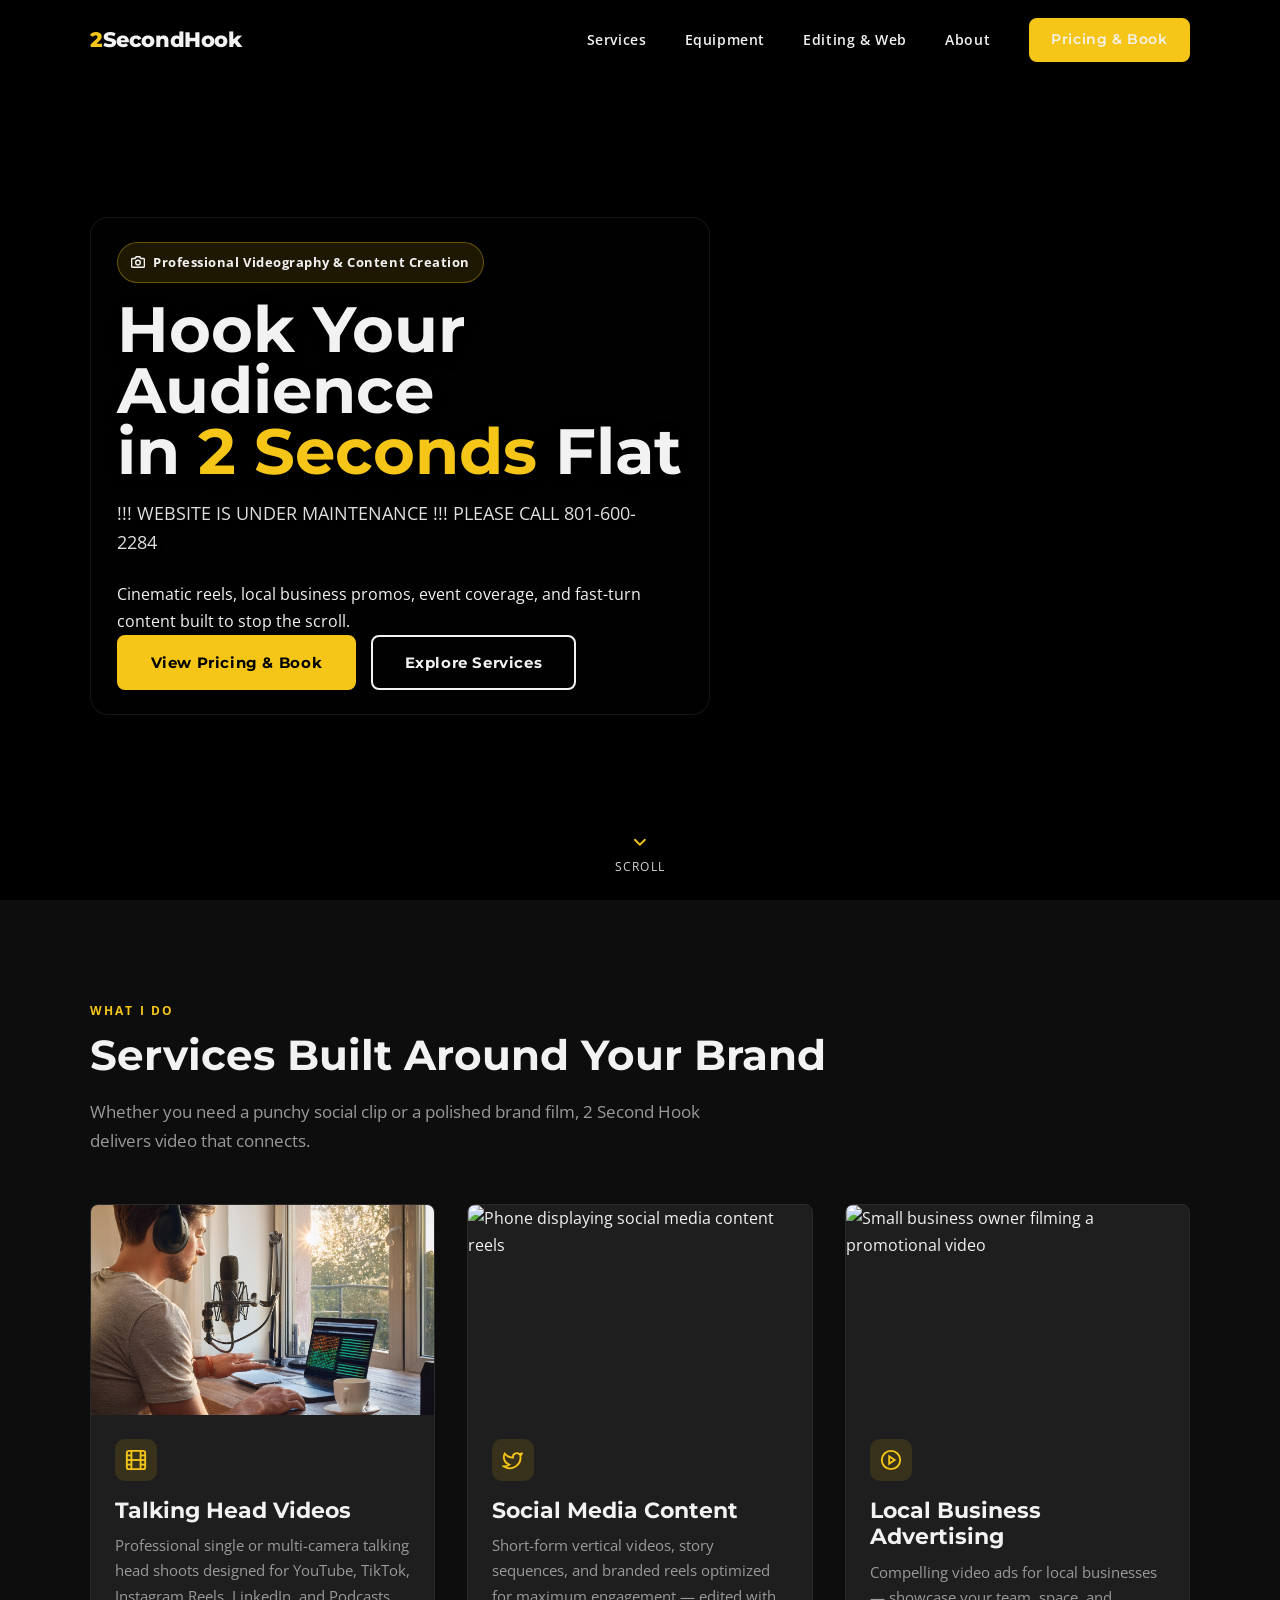
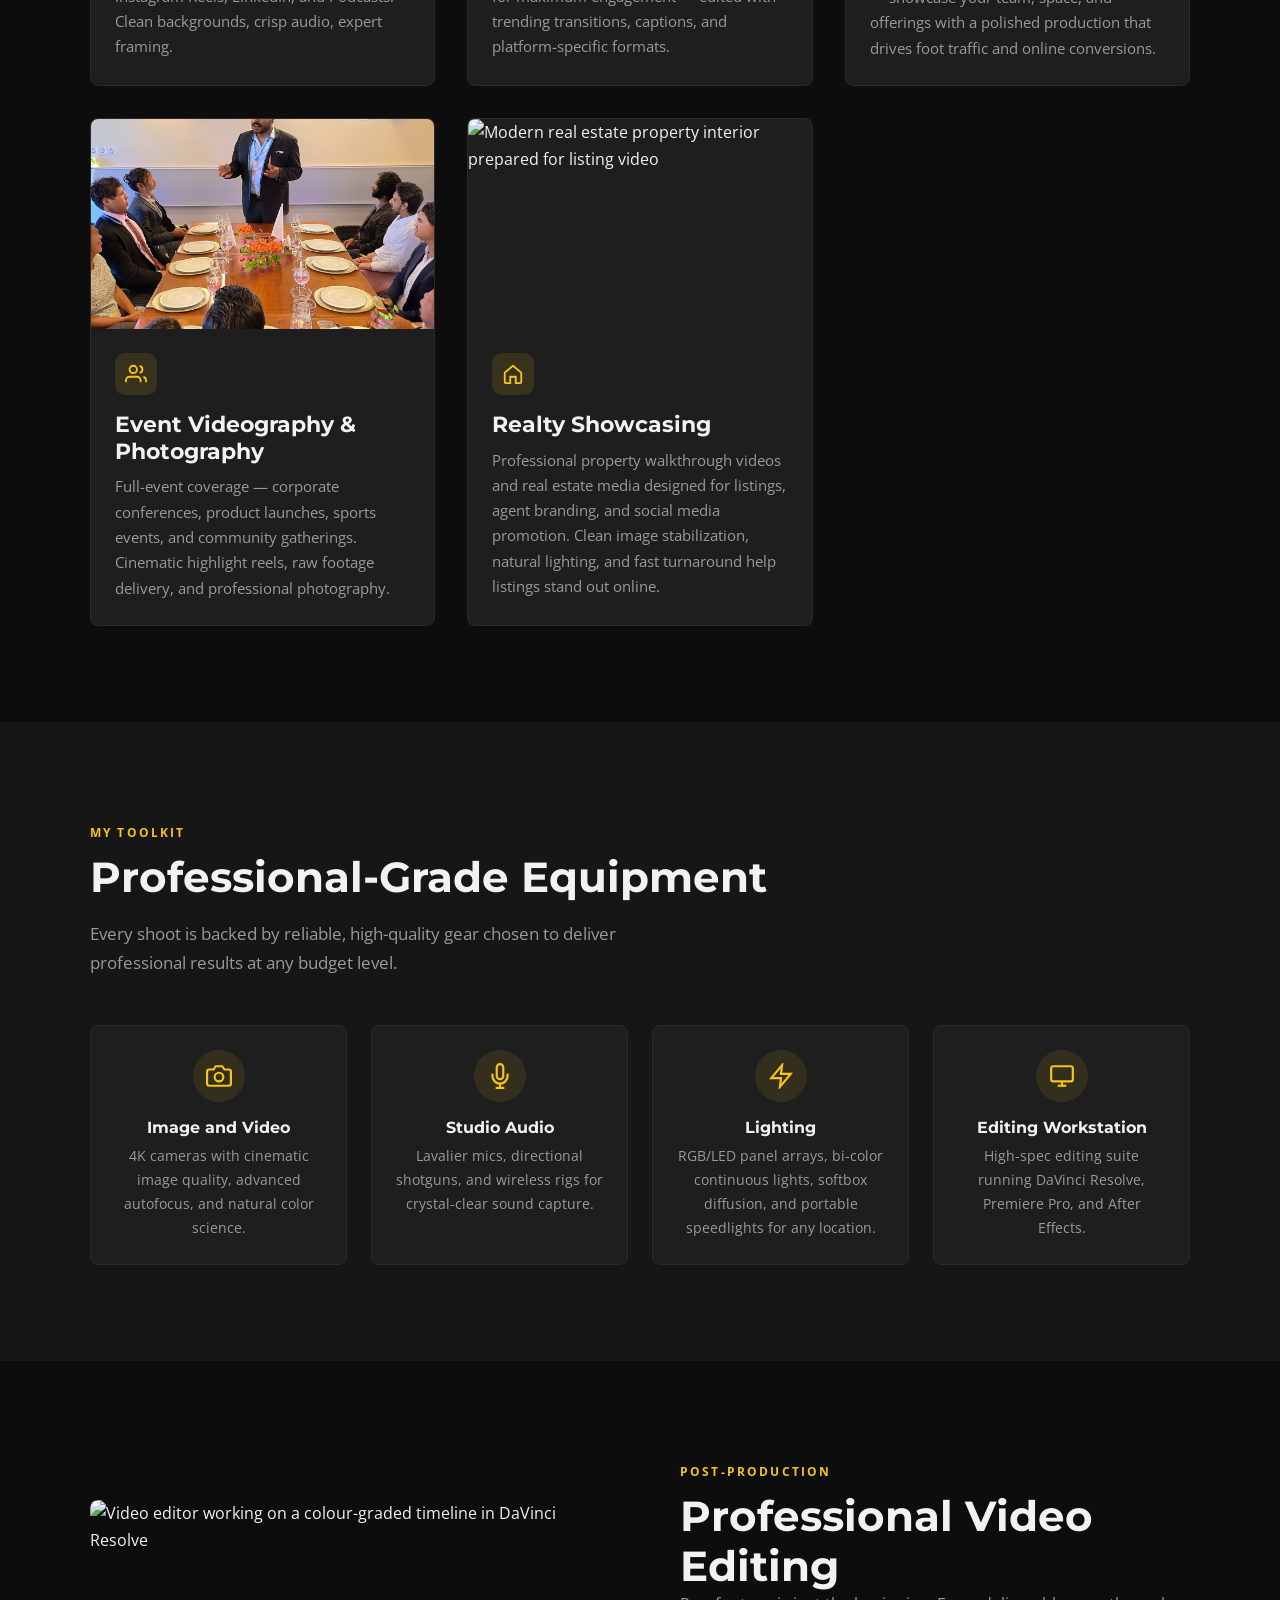
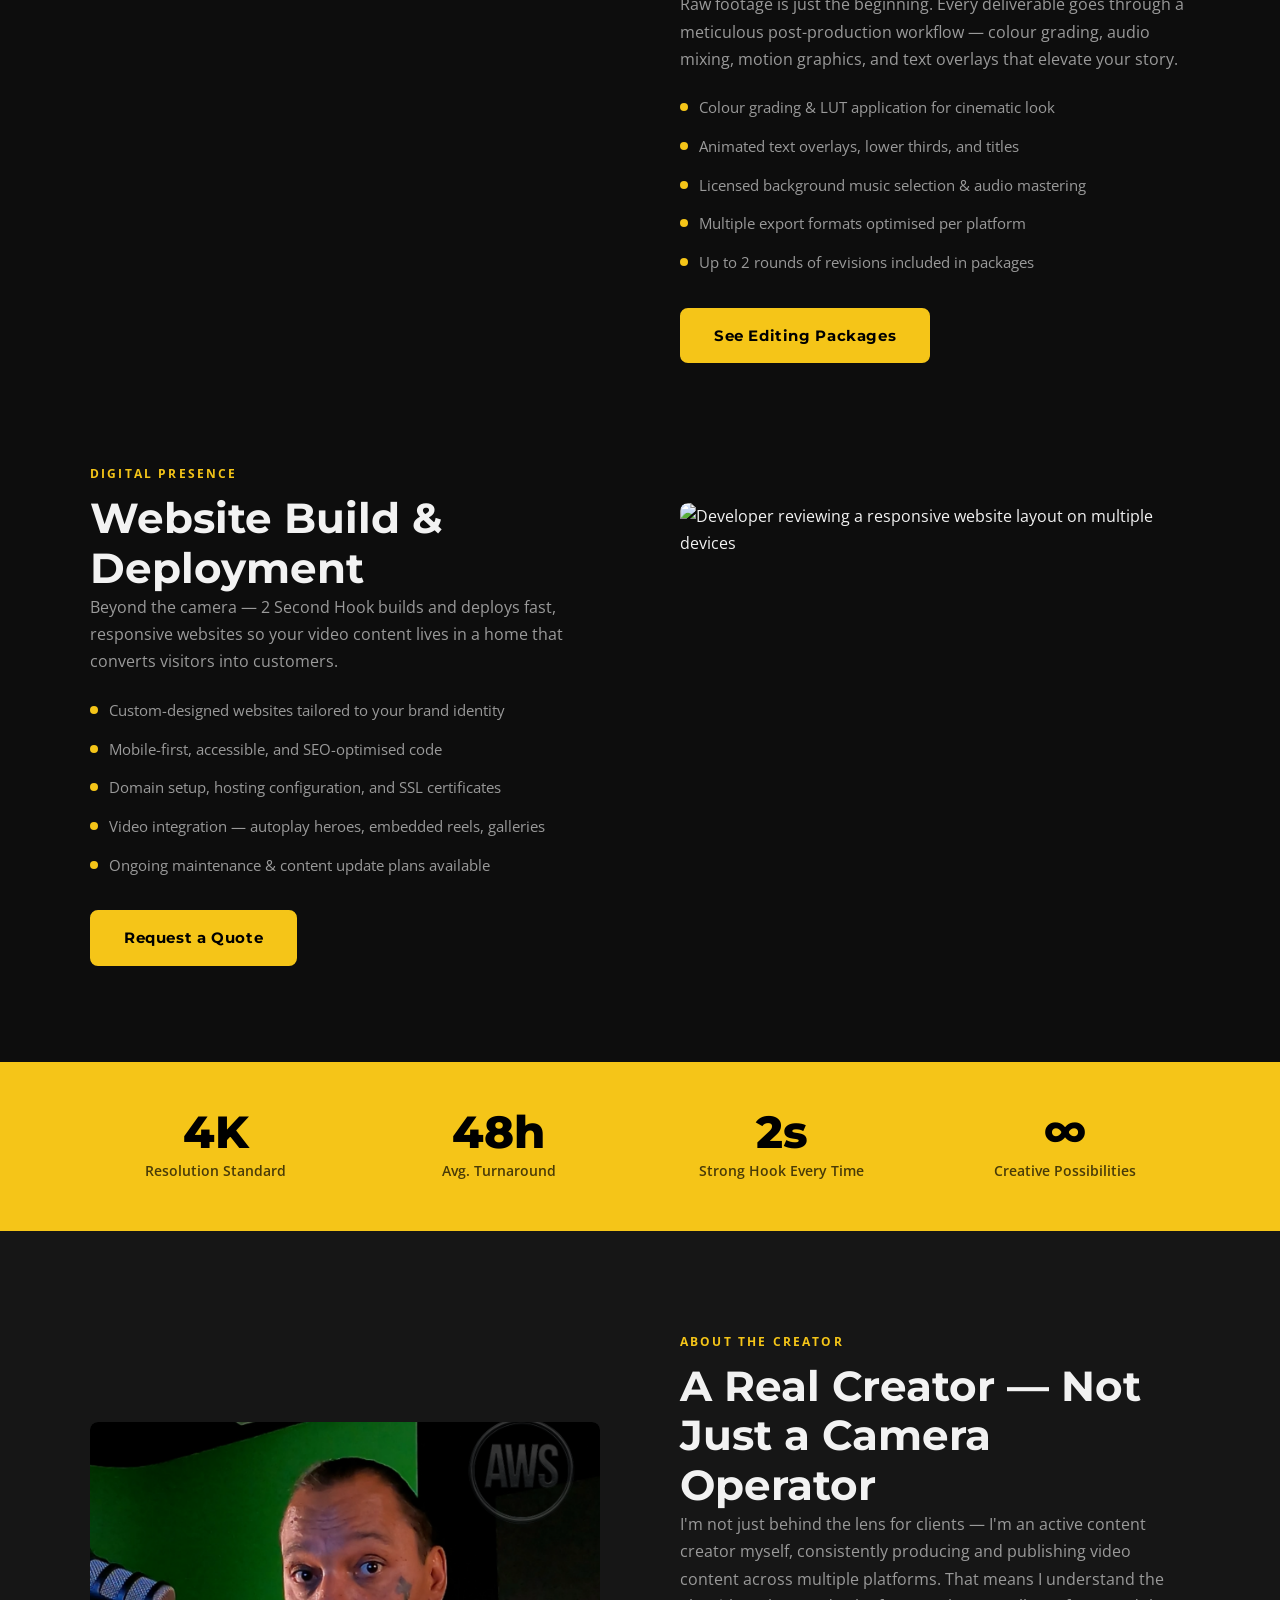
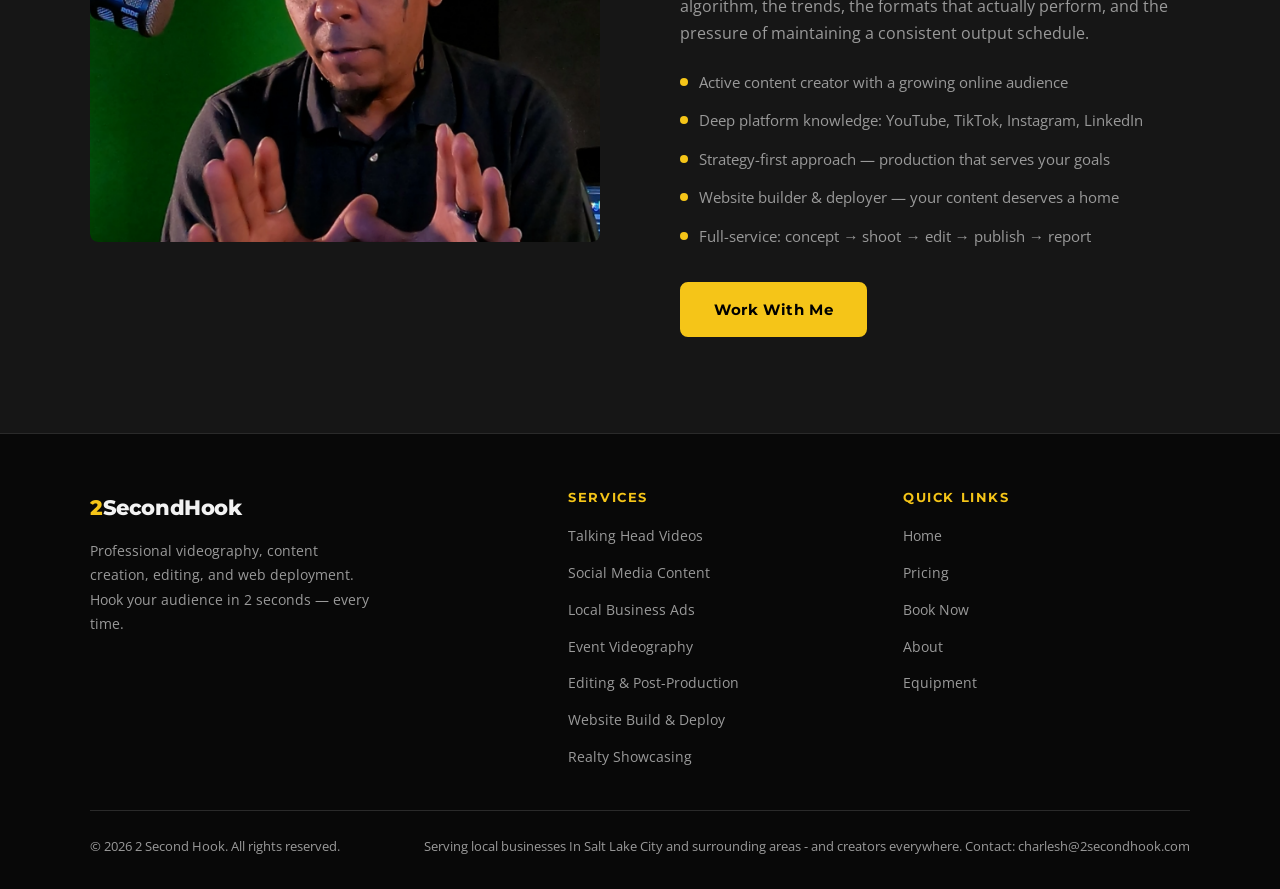
==== commit d59d3d8c: "Update index.html to remove maintenance notice Removed maintenance message from title and adjusted h" ====
--- a/index.html
+++ b/index.html
@@ -5,7 +5,6 @@
   <meta name="viewport" content="width=device-width, initial-scale=1.0" />
   <meta name="description" content="2 Second Hook — Professional videography, content creation, editing, and web deployment services. From talking head videos to event coverage, we hook your audience in the first 2 seconds." />
   <title>2 Second Hook — Videography &amp; Content Creation</title>
-  <title>!!! WEBSITE IS UNDER MAINTENANCE !!! PLEASE CALL 801-600-2284</title>
 
   <!-- Google Fonts -->
   <link rel="preconnect" href="https://fonts.googleapis.com" />
@@ -84,8 +83,8 @@
       </h1>
 
       <p class="hero__sub">
-        Cinematic reels, local business promos, event coverage, and fast-turn content built to stop the scroll.
-      </p>
+       !!! WEBSITE IS UNDER MAINTENANCE !!! PLEASE CALL 801-600-2284 </p> Cinematic reels, local business promos, event coverage, and fast-turn content built to stop the scroll.
+      
 
       <div class="hero__actions">
         <a href="/pricing/" class="btn btn--primary">View Pricing &amp; Book</a>
